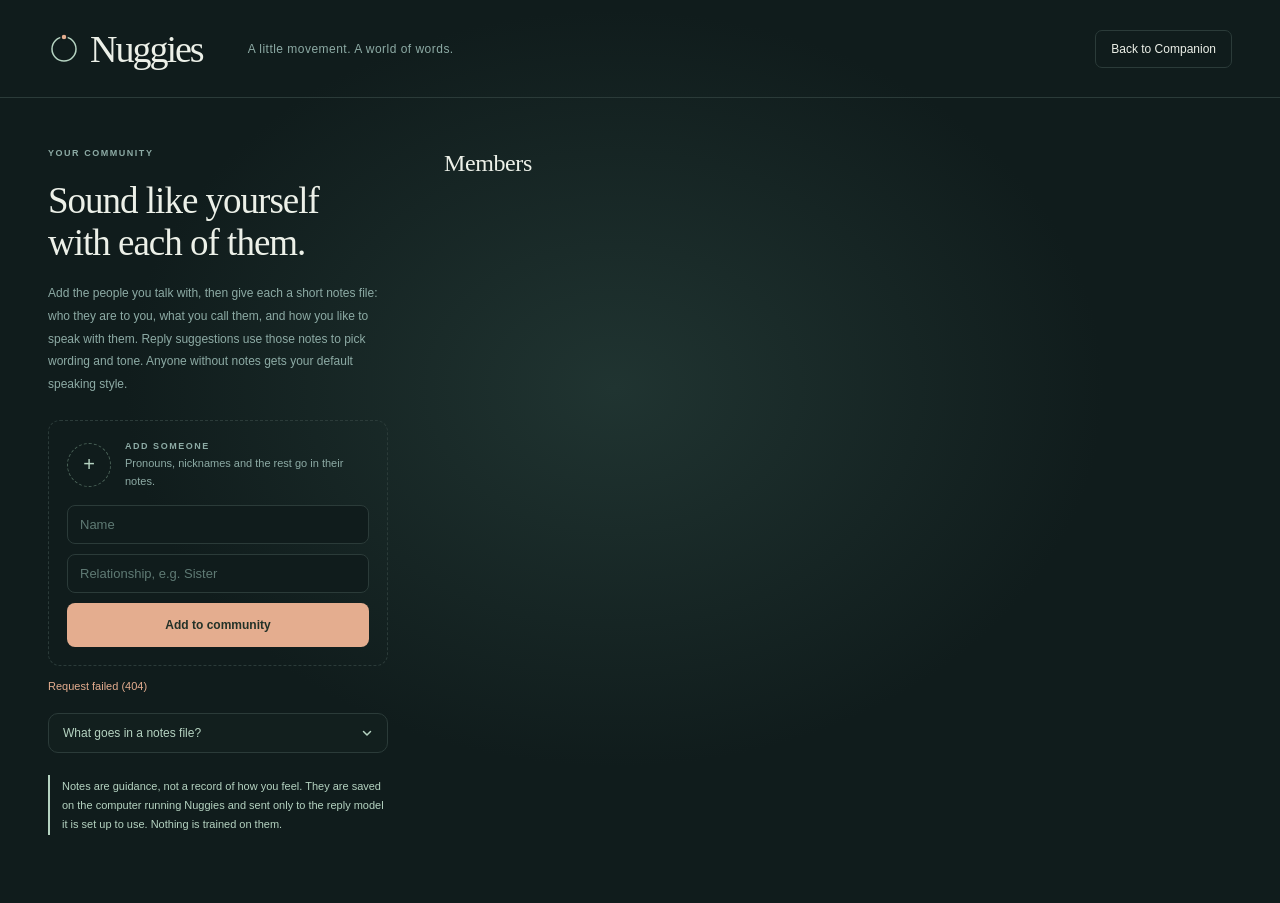
==== frontend/community.html @ a344665d "changed people to community and added text adaptation" ====
<!doctype html>
<html lang="en">
<head>
  <meta charset="utf-8">
  <meta name="viewport" content="width=device-width,initial-scale=1">
  <meta name="theme-color" content="#101c1c">
  <title>Nuggies | Community</title>
  <link rel="icon" href="favicon.svg" type="image/svg+xml">
  <link rel="stylesheet" href="styles.css">
  <link rel="stylesheet" href="community.css">
</head>
<body>
  <header class="topbar">
    <a class="brand" href="/" aria-label="Nuggies companion home"><svg viewBox="0 0 32 32" aria-hidden="true"><circle cx="16" cy="16" r="12"/><circle cx="16" cy="4" r="3"/></svg><span>Nuggies</span></a>
    <span class="top-description">A little movement. A world of words.</span>
    <div class="top-actions"><a class="quiet-button nav-link" href="/">Back to Companion</a></div>
  </header>
  <main class="community">
    <section class="community-intro">
      <div class="eyebrow">YOUR COMMUNITY</div>
      <h1>Sound like yourself<br>with each of them.</h1>
      <p class="intro">Add the people you talk with, then give each a short notes file: who they are to you, what you call them, and how you like to speak with them. Reply suggestions use those notes to pick wording and tone. Anyone without notes gets your default speaking style.</p>
      <form id="add-form" class="member-card add-card">
        <div class="add-head"><span class="add-icon" aria-hidden="true">+</span><div><div class="eyebrow">ADD SOMEONE</div><p class="muted">Pronouns, nicknames and the rest go in their notes.</p></div></div>
        <div class="add-row">
          <input id="add-name" type="text" maxlength="40" placeholder="Name" aria-label="Name" autocomplete="off" required>
          <input id="add-relationship" type="text" maxlength="30" placeholder="Relationship, e.g. Sister" aria-label="Relationship" autocomplete="off">
          <button class="add-button" type="submit">Add to community</button>
        </div>
      </form>
      <div id="page-status" class="page-status" role="status"></div>
      <details class="example-notes">
        <summary><span>What goes in a notes file?</span><svg viewBox="0 0 12 12" aria-hidden="true"><path d="M2.5 4.5 6 8l3.5-3.5"/></svg></summary>
        <p class="example-hint">A plain <code>.txt</code> file, written however you like. Pronouns, nicknames, age group, tone, topics you share, things to avoid. You can also paste a few messages you’ve sent them; replies borrow the style, not the words.</p>
        <blockquote id="example-text">Maya is my younger sister. She uses she/her pronouns. I call her May. We’re close, and I usually speak casually with her. Keep my replies short, warm, and sometimes playful. Light teasing is fine, but avoid overly sentimental wording. We often talk about food and movies.</blockquote>
        <button id="example-download" class="quiet-button" type="button"><svg viewBox="0 0 24 24" aria-hidden="true"><path d="M12 4v11M7 10l5 5 5-5M5 20h14"/></svg>Download as a template</button>
      </details>
      <p class="privacy-note">Notes are guidance, not a record of how you feel. They are saved on the computer running Nuggies and sent only to the reply model it is set up to use. Nothing is trained on them.</p>
    </section>
    <section class="community-main">
      <div class="section-heading"><h2>Members</h2><span id="member-count" class="muted"></span></div>
      <div id="member-list" class="member-grid" aria-live="polite"></div>
    </section>
  </main>
  <template id="member-template">
    <article class="member-card">
      <div class="member-head">
        <div class="avatar"></div>
        <div class="member-title"><div class="member-name"></div></div>
        <span class="member-badge"></span>
        <button class="edit-button" type="button" aria-label="Edit profile" aria-expanded="false"><svg viewBox="0 0 24 24" aria-hidden="true"><path d="M4 20h4L19 9l-4-4L4 16v4zM13.5 6.5l4 4"/></svg></button>
      </div>
      <div class="member-tags"></div>
      <form class="edit-form" hidden>
        <div class="choice" data-field="relationship" data-options="Family|Friend|Partner|Support|Caregiver|Doctor|Lawyer|Coworker">
          <span class="choice-label">Label</span>
          <div class="chips"></div>
          <input type="text" maxlength="30" placeholder="Or type your own" aria-label="Label" autocomplete="off" required>
        </div>
        <div class="choice" data-field="gender" data-options="Not set|Woman|Man|Non-binary">
          <span class="choice-label">Gender</span>
          <div class="chips"></div>
          <input type="text" maxlength="30" placeholder="Or describe" aria-label="Gender" autocomplete="off">
        </div>
        <div class="choice" data-field="pronouns" data-options="Not set|she/her|he/him|they/them|she/they|he/they">
          <span class="choice-label">Pronouns</span>
          <div class="chips"></div>
          <input type="text" maxlength="20" placeholder="Or type your own" aria-label="Pronouns" autocomplete="off">
        </div>
        <div class="choice">
          <span class="choice-label">Colour</span>
          <div class="swatches" role="radiogroup" aria-label="Profile colour"></div>
        </div>
        <p class="edit-hint muted">Gender and pronouns help reply suggestions refer to them correctly.</p>
        <p class="edit-error" role="alert"></p>
        <div class="edit-actions"><button class="add-button save-button" type="submit">Save changes</button><button class="quiet-button edit-cancel" type="button">Cancel</button></div>
      </form>
      <div class="notes-block">
        <div class="notes-saved" hidden>
          <blockquote class="notes-text"></blockquote>
          <button class="text-button notes-more" type="button" hidden>Show all</button>
          <div class="notes-meta muted"></div>
        </div>
        <label class="notes-drop" hidden>
          <svg viewBox="0 0 24 24" aria-hidden="true"><path d="M14 3H7a2 2 0 0 0-2 2v14a2 2 0 0 0 2 2h10a2 2 0 0 0 2-2V8z"/><path d="M14 3v5h5M12 18v-6M9 15l3-3 3 3"/></svg>
          <span><strong>Upload a notes file</strong><span class="drop-hint">A .txt file, or drop it here. Until then, replies use your default style.</span></span>
          <input class="notes-input" type="file" accept=".txt,text/plain" hidden>
        </label>
        <div class="notes-actions" hidden>
          <label class="outline-button replace-button">Replace notes<input class="notes-input" type="file" accept=".txt,text/plain" hidden></label>
          <button class="quiet-button remove-button" type="button">Remove notes</button>
        </div>
      </div>
      <details class="try">
        <summary><span>Preview replies</span><svg viewBox="0 0 12 12" aria-hidden="true"><path d="M2.5 4.5 6 8l3.5-3.5"/></svg></summary>
        <form class="try-form">
          <label class="try-label"></label>
          <div class="text-field"><input class="try-input" type="text" maxlength="280" autocomplete="off"><button type="submit" aria-label="Generate replies"><svg viewBox="0 0 24 24" aria-hidden="true"><path d="M5 12h14M13 6l6 6-6 6"/></svg></button></div>
          <ol class="try-results"></ol>
          <div class="try-caption muted"></div>
        </form>
      </details>
      <div class="card-status" role="status"></div>
    </article>
  </template>
  <script type="module" src="community.js"></script>
</body>
</html>
---- frontend/styles.css ----
@import url("./type.css");
:root{color-scheme:dark;--bg:#101c1c;--panel:#142323;--line:#2b3b39;--text:#ecf0e8;--muted:#8daba5;--accent:#e4ad8f;--green:#b5d3c1;font-family:Inter,ui-sans-serif,-apple-system,BlinkMacSystemFont,"Segoe UI",sans-serif;font-size:14px}
*{box-sizing:border-box}body{margin:0;background:radial-gradient(ellipse at 48% 43%,#203431 0,transparent 52%),var(--bg);color:var(--text);min-height:100vh}button,select,input{font:inherit}button,a,select{touch-action:manipulation}button{cursor:pointer;color:inherit}button:disabled{opacity:.36;cursor:default}button:focus-visible,a:focus-visible,select:focus-visible,summary:focus-visible{outline:2px solid var(--accent);outline-offset:5px}a{color:inherit}button{border:0}button:hover:not(:disabled){filter:brightness(1.16)}.topbar{height:98px;display:flex;align-items:center;gap:45px;padding:0 48px;border-bottom:1px solid var(--line)}.brand{display:flex;align-items:center;gap:10px;text-decoration:none;font-family:Georgia,serif;font-size:38px;letter-spacing:-2px}.brand-dot{color:var(--accent)}.brand svg{width:32px;height:32px;fill:none;stroke:var(--green);stroke-width:1.5}.brand svg circle:last-child{fill:var(--accent);stroke:var(--bg)}.top-description{font-size:12px;color:var(--muted);letter-spacing:.04em}.top-actions{margin-left:auto;display:flex;align-items:center;gap:22px}.status{font-size:11px;letter-spacing:.02em;color:var(--green)}.status:before{content:"";display:inline-block;width:6px;height:6px;background:var(--green);border-radius:50%;margin-right:8px}.status.disconnected{color:var(--accent)}.status.disconnected:before{background:var(--accent)}.quiet-button{padding:11px 15px;border:1px solid var(--line);background:transparent;border-radius:7px;font-size:12px}.quiet-button[aria-pressed=true]{color:var(--accent);border-color:var(--accent)}.workspace{max-width:1550px;margin:0 auto;display:grid;grid-template-columns:250px minmax(400px,1fr) 265px;gap:24px;padding:44px 48px 30px}.eyebrow{font-size:9px;font-weight:600;letter-spacing:.17em;color:var(--muted);line-height:1.6}.context-panel{padding-top:5px}h1{font-family:Georgia,"Times New Roman",serif;font-weight:400;font-size:37px;line-height:1.13;letter-spacing:-1px;margin:20px 0 18px}.intro{color:var(--muted);font-size:12px;line-height:1.9;margin-bottom:35px}.context-card{border:1px solid var(--line);border-radius:10px;padding:20px;background:#15252377}.contact-row{display:flex;align-items:center;gap:12px;margin-top:17px}.avatar{height:40px;width:40px;display:grid;place-items:center;border-radius:50%;background:#344a43;color:var(--green);font-size:11px}.contact-row select{border:0;background:transparent;color:var(--text);font-size:16px;max-width:140px;padding:0 4px 0 0}.contact-row select option{background:var(--bg)}.muted{color:var(--muted);font-size:11px;line-height:1.6}.contact-dot{width:6px;height:6px;background:var(--green);border-radius:50%;margin-left:auto}.context-note{border-top:1px solid var(--line);padding-top:16px;margin-top:20px;font-size:11px;line-height:1.7;color:var(--green)}.context-note span{color:var(--muted);font-size:10px}.input-card{margin:30px 0 24px;padding:0 0 24px;border-bottom:1px solid var(--line)}.source-name{font-size:13px;margin-top:9px}.input-card p{color:var(--muted);font-size:11px;line-height:1.7}.outline-button{background:transparent;border:1px solid var(--line);border-radius:6px;font-size:11px;padding:10px 12px}.outline-button.running{color:var(--accent);border-color:var(--accent)}summary{cursor:pointer;display:flex;justify-content:space-between;color:var(--muted);font-size:11px;list-style:none;padding:5px 0}summary::-webkit-details-marker{display:none}.signal-details canvas{width:100%;height:100px;margin-top:16px;background:#0b1717;border-radius:6px}.trace-legend{display:flex;gap:12px;font-size:9px;margin-bottom:8px}.trace-legend span:first-child{color:var(--green)}.trace-legend span:last-child{color:var(--accent)}#input-error{font-size:11px;color:var(--accent);line-height:1.7}.wheel-heading{display:flex;justify-content:space-between;gap:10px;padding:5px 20px 0}.wheel-heading .muted{font-size:10px}.wheel{width:min(100%,560px);aspect-ratio:1;position:relative;margin:14px auto 0}.orbit{border:1px solid #61786a40;position:absolute;border-radius:50%;pointer-events:none}.orbit-outer{inset:12%}.orbit-inner{inset:22%;border-style:dashed;opacity:.38}.orbit-tick{position:absolute;inset:4%;border-radius:50%;background:repeating-conic-gradient(from 0deg,transparent 0deg 14deg,#6b8c7935 14deg 14.4deg,transparent 14.4deg 15deg);mask:radial-gradient(transparent 68%,#000 69%,#000 70%,transparent 71%);pointer-events:none}.wheel-center{position:absolute;left:50%;top:50%;transform:translate(-50%,-50%);width:44%;height:44%;display:flex;flex-direction:column;align-items:center;justify-content:center;text-align:center;padding:10px;border-radius:50%;background:radial-gradient(#253b32dd,#1a2c29aa);border:1px solid #677d5a36;box-shadow:0 0 70px #6a855015}.wheel-center .eyebrow{font-size:8px;color:#a8bba5}.wheel-center p{font-family:Georgia,serif;font-size:25px;line-height:1.35;font-weight:400;margin:17px 0;color:#f2efe2;overflow-wrap:anywhere;max-height:145px;overflow:auto}.center-footer{font-size:9px;color:#8caa9b}.slot{position:absolute;transform:translate(-50%,-50%);min-width:92px;max-width:115px;padding:14px 16px;border:1px solid #3e5750;border-radius:11px;background:#192c29;color:#c6d6ca;font-size:13px;white-space:nowrap;box-shadow:0 6px 25px #0002;transition:background .15s,border-color .15s,color .15s;display:flex;align-items:center;justify-content:center;gap:6px;min-height:49px}.slot.selected{background:var(--accent);color:#223128;border-color:#f8c8a4;box-shadow:0 0 0 5px #e4ad8f12,0 0 40px #e4ad8f18;font-weight:600}.slot.utility{font-size:11px;background:#152422;color:#a9bdb2;min-width:80px}.slot.utility.selected{background:var(--accent);color:#223128}.slot:disabled{box-shadow:none}.slot-marker{width:4px;height:4px;border-radius:50%;background:currentColor;opacity:.7}.preview{display:flex;flex-direction:column;gap:8px;text-align:center;min-height:58px;padding:0 15px}.preview-label{font-size:8px;letter-spacing:.17em;color:var(--muted)}#preview-text{font-size:12px;color:#c3d3c8;line-height:1.6}.gesture-controls{display:flex;justify-content:center;gap:10px;margin:18px 0 16px}.gesture-controls button{padding:13px 15px;background:#1c302b;border:1px solid #344d41;border-radius:8px;font-size:11px;display:flex;align-items:center;gap:8px;min-height:44px}.gesture-controls .select-button{background:#dce4cb;color:#293b31;border-color:#dce4cb;font-weight:600}.select-button svg{width:17px;height:17px;fill:none;stroke:currentColor;stroke-width:1.4}.keyboard-help{text-align:center;font-size:9px;color:var(--muted);line-height:2}kbd{font-family:inherit;font-size:8px;background:#263932;border:1px solid #395044;border-radius:3px;padding:2px 4px;margin:0 2px}.feedback{font-size:11px;color:var(--accent);min-height:22px;text-align:center;margin-top:12px}.mirror-heading{display:flex;justify-content:space-between;padding:5px 0 22px;gap:5px}.mirror-heading .muted{font-size:9px}.phone{height:345px;width:210px;border:5px solid #40534a;border-radius:31px;margin:0 auto;background:#e6e9db;color:#263e32;position:relative;box-shadow:0 14px 30px #0002;overflow:hidden}.phone-notch{width:70px;height:13px;border-radius:0 0 9px 9px;position:absolute;top:0;left:calc(50% - 35px);background:#40534a}.phone-top{display:flex;justify-content:space-between;align-items:center;padding:31px 17px 0;font-family:Georgia,serif;font-size:19px}.phone-live{font-family:inherit;font-size:7px;color:#698570}.phone-content{padding:43px 19px 0}.phone-kicker{font-size:7px;letter-spacing:.15em;color:#788b78}.phone-content p{font-family:Georgia,serif;font-size:25px;line-height:1.32;margin:17px 0 19px;max-height:150px;overflow:auto;overflow-wrap:anywhere}.phone-contact{font-size:9px;color:#778874}.phone-bottom{display:flex;align-items:center;gap:7px;position:absolute;bottom:28px;left:18px;font-size:8px;color:#6b806c}.tiny-orbit{font-size:24px;color:#7d957d}.phone-home{position:absolute;bottom:9px;width:58px;height:3px;border-radius:2px;background:#a7b2a0;left:calc(50% - 29px)}.hud-card{margin-top:25px;border:1px solid var(--line);border-radius:9px;padding:14px}.hud-card>div:first-child{display:flex;justify-content:space-between;align-items:center}.hud-card a{font-size:9px;color:var(--muted);text-decoration:none}.hud-card canvas{display:block;width:100%;aspect-ratio:2;margin:13px 0 12px;background:#000;border-radius:4px;image-rendering:pixelated}.hud-tools{display:flex;justify-content:space-between;gap:5px;align-items:center}.hud-tools button{background:transparent;padding:0;font-size:8px;color:var(--green)}.hud-tools span{font-size:8px;color:var(--muted)}.history-details{margin-top:23px}.history-details ol{padding:0;list-style:none}.history-details li{font-size:11px;color:var(--muted);padding:11px 0;border-top:1px solid var(--line);line-height:1.6}#history-count{background:#243a31;padding:1px 7px;border-radius:10px;font-size:9px}footer{max-width:1454px;margin:12px auto 0;padding:22px 0;display:flex;gap:30px;border-top:1px solid var(--line);font-size:8px;letter-spacing:.08em;color:#7e978a}footer button{margin-left:auto;background:transparent;color:var(--muted);font-size:9px}dialog{background:var(--panel);color:var(--text);border:1px solid var(--line);border-radius:14px;max-width:400px;padding:26px}dialog::backdrop{background:#0009}dialog p{color:var(--muted);line-height:1.7}dialog input{width:100%;padding:12px;background:var(--bg);border:1px solid var(--line);color:var(--text);border-radius:6px}dialog button{margin-top:15px;padding:12px 20px;background:var(--accent);color:var(--bg);border-radius:6px}#hud-only{position:fixed;inset:0;background:#000;display:flex;flex-direction:column;align-items:center;justify-content:center}#hud-only[hidden]{display:none}#hud-full{width:80vw;max-height:70vh;object-fit:contain;image-rendering:pixelated}#hud-status{color:#999;font-size:12px}.hud-settings{display:flex;flex-wrap:wrap;gap:18px;align-items:center;font-size:12px;color:#aaa}.hud-settings input{vertical-align:middle}.hud-body .topbar,.hud-body #footer{display:none}.hud-body .workspace{display:none}
@media(min-width:1550px){.workspace{padding-top:60px}.wheel{margin-top:25px}.wheel-center p{font-size:28px}}
@media(max-width:1150px){.workspace{grid-template-columns:205px minmax(350px,1fr) 215px;gap:15px;padding:32px 25px}.topbar{padding:0 25px;gap:25px}.top-description{display:none}.wheel-center p{font-size:21px}.slot{min-width:76px;font-size:11px;padding:12px 11px}.slot.utility{min-width:70px}.gesture-controls button{padding:11px 10px;font-size:10px}.phone{width:195px}footer{margin:0 25px}.wheel-heading{padding-left:10px;padding-right:10px}.wheel-heading .muted{display:none}}
@media(max-width:900px){.workspace{grid-template-columns:190px minmax(350px,1fr)}.mirror-panel{grid-column:1/-1;display:grid;grid-template-columns:1fr 1fr;gap:20px;border-top:1px solid var(--line);padding-top:25px}.mirror-heading{grid-column:1/-1;padding-bottom:0}.phone{height:300px}.phone-content{padding-top:28px}.hud-card{margin-top:0;align-self:start}.history-details{grid-column:1/-1}.wheel-center p{font-size:23px}.topbar{height:80px}footer span:nth-child(2){display:none}}
@media(max-width:600px){.topbar{padding:0 18px;height:74px}.brand{font-size:32px}.brand svg{width:25px}.top-actions{gap:12px}.status{font-size:9px}.quiet-button{font-size:10px;padding:9px}.workspace{display:flex;flex-direction:column;padding:23px 15px;gap:15px}.context-panel{display:grid;grid-template-columns:1fr 1fr;gap:12px}.context-panel>h1,.context-panel>.intro,.context-panel>.eyebrow{display:none}.context-card{padding:12px}.contact-row{margin-top:8px;gap:7px}.avatar{width:32px;height:32px}.contact-row select{font-size:13px;max-width:110px}.context-note{display:none}.input-card{margin:0;padding:12px;border:1px solid var(--line);border-radius:10px}.source-name{font-size:11px}.input-card p{font-size:10px;margin:6px 0}.outline-button{font-size:9px;padding:7px}.signal-details{grid-column:1/-1}.wheel-heading{padding-top:14px}.wheel{max-width:460px;margin-top:7px}.slot{min-width:69px;max-width:90px;font-size:10px;padding:10px 8px;min-height:40px}.slot.utility{min-width:65px;font-size:9px}.wheel-center p{font-size:20px;margin:10px 0;max-height:105px}.wheel-center .eyebrow{font-size:6px}.center-footer{font-size:7px}.gesture-controls{gap:7px}.gesture-controls button{padding:12px 10px;font-size:10px}.keyboard-help{font-size:8px}.mirror-panel{display:grid;grid-template-columns:1fr 1fr;gap:14px;padding-top:20px}.phone{width:165px;height:282px}.phone-top{padding-left:12px;padding-right:12px}.phone-content{padding:29px 12px 0}.phone-content p{font-size:22px}.phone-contact{font-size:8px}.hud-card{padding:10px}.hud-card>div:first-child{display:block}.hud-card a{display:block;margin-top:6px}.hud-tools{display:block}.hud-tools span{display:block;margin-top:7px}footer{margin:0 15px;padding:15px 0;font-size:7px;gap:10px}footer button{font-size:8px}.feedback{margin-top:4px}.hud-settings{padding:15px;justify-content:center}}
@media(prefers-reduced-motion:reduce){*{transition:none!important;scroll-behavior:auto!important}}
@media(max-width:600px){.phone-content p{font-size:20px;line-height:1.28;max-height:108px;margin:14px 0 12px}}
.trial-control{display:flex;align-items:center;justify-content:space-between;gap:12px;font-size:10px;color:var(--muted);margin:15px 0 8px}.trial-control select{color:var(--text);background:var(--panel);border:1px solid var(--line);padding:7px;border-radius:5px}

.listen-row{display:grid;grid-template-columns:1fr 1fr;gap:8px;margin-top:14px}
.listen-btn{display:flex;align-items:center;justify-content:center;gap:8px;padding:11px 10px;border-radius:8px;background:#15252377;color:var(--green);font-size:12px;transition:border-color .15s,color .15s,background .15s}
.listen-btn svg{width:15px;height:15px;fill:none;stroke:currentColor;stroke-width:1.5;stroke-linecap:round;stroke-linejoin:round}
.listen-btn:hover:not(:disabled){border-color:#4a6358}
.listen-btn.running{background:#e4ad8f14}
.text-panel{margin-top:10px;padding:14px;border:1px solid var(--line);border-radius:10px;background:#15252377}
.text-panel[hidden]{display:none}
.text-field{display:flex;align-items:center;margin:8px 0 7px;background:var(--bg);border:1px solid var(--line);border-radius:8px;transition:border-color .15s}
.text-field:focus-within{border-color:var(--accent)}
.text-field input{flex:1;min-width:0;padding:11px 12px;background:transparent;border:0;color:var(--text);font-size:13px}
.text-field input::placeholder{color:#5f7a74}
.text-field input:focus{outline:none}
.text-field button{display:grid;place-items:center;width:34px;height:34px;margin-right:4px;border-radius:6px;background:var(--accent);color:#223128}
.text-field button svg{width:16px;height:16px;fill:none;stroke:currentColor;stroke-width:1.8;stroke-linecap:round;stroke-linejoin:round}
.clear-suggestions{display:block;width:100%;margin-top:10px;font-size:11px;color:var(--muted)}
.clear-suggestions[hidden]{display:none}
#heard{display:block;margin-top:6px}

/* Expanded bench view retains the same live connection and trial controls. */
#expand-signal{margin:12px 0}
.signal-details.signal-expanded{position:fixed;inset:18px;z-index:100;background:var(--bg);border:1px solid var(--line);border-radius:12px;padding:24px;overflow:auto;box-shadow:0 0 0 24px #000b;margin:0}
.signal-expanded summary{font-size:22px}
.signal-expanded #trace{display:block;width:100%;height:clamp(240px,58vh,700px);margin:20px 0}
.signal-expanded .trial-control{font-size:16px;justify-content:flex-start}
.signal-expanded .trial-control select{font-size:16px;padding:12px}
.signal-expanded .muted,.signal-expanded .trace-legend{font-size:14px}
body.signal-expanded-open{overflow:hidden}
@media(max-width:600px){.signal-details.signal-expanded{inset:8px;padding:14px}.signal-expanded #trace{height:45vh}}

.guided-test{margin-top:22px;padding:18px;border:1px solid var(--line);border-radius:10px}.guided-test h2{font-size:18px}#guided-cue{font-size:24px;line-height:1.4;color:var(--text)}#guided-progress{font-size:15px;color:var(--green);min-height:24px}

/* Speaking-with picker: a clear pill with a chevron, and a colour per person. */
.contact-row{gap:14px}
.contact-row>div:nth-child(2){flex:1;min-width:0}
.avatar{height:44px;width:44px;flex:none;font-size:12px;font-weight:600;letter-spacing:.06em;color:#14211f;
  background:linear-gradient(135deg,var(--tone-a),var(--tone-b));box-shadow:0 0 0 3px #101c1c,0 0 0 4px var(--tone-a);
  transition:background .25s,box-shadow .25s}
.avatar,[data-tone="0"]{--tone-a:#e4ad8f;--tone-b:#c98a6d}
[data-tone="1"]{--tone-a:#b5d3c1;--tone-b:#86b29c}
[data-tone="2"]{--tone-a:#c9b8e8;--tone-b:#9f8ccf}
[data-tone="3"]{--tone-a:#a9cfe6;--tone-b:#73a6c6}
[data-tone="4"]{--tone-a:#e8d391;--tone-b:#c9ae5f}
[data-tone="5"]{--tone-a:#eeaabb;--tone-b:#cc8095}
.contact-row select{appearance:none;-webkit-appearance:none;width:100%;max-width:none;cursor:pointer;
  font-family:Georgia,"Times New Roman",serif;font-size:19px;letter-spacing:-.2px;color:var(--text);
  padding:5px 30px 5px 10px;margin-left:-10px;border:1px solid transparent;border-radius:8px;
  background:transparent url("data:image/svg+xml,%3Csvg xmlns='http://www.w3.org/2000/svg' width='12' height='12' viewBox='0 0 12 12'%3E%3Cpath d='M2.5 4.5 6 8l3.5-3.5' fill='none' stroke='%238daba5' stroke-width='1.5' stroke-linecap='round' stroke-linejoin='round'/%3E%3C/svg%3E") no-repeat right 10px center;
  transition:border-color .15s,background-color .15s}
.contact-row select:hover{border-color:var(--line);background-color:#1a2c2a}
.contact-row select:focus-visible{outline:none;border-color:var(--accent);background-color:#1a2c2a}
.contact-row select option{font-family:Inter,ui-sans-serif,"Segoe UI",sans-serif;font-size:14px;background:var(--panel);color:var(--text)}
#relationship{padding-left:1px;text-transform:uppercase;letter-spacing:.14em;font-size:9px}
.contact-dot{box-shadow:0 0 0 4px #b5d3c122}
@media(max-width:600px){.avatar{width:34px;height:34px;font-size:10px}.contact-row select{font-size:15px;padding:4px 24px 4px 8px;margin-left:-8px;background-position:right 7px center}}

.wheel-test-controls{margin:18px 0;padding:14px;border:1px solid var(--line);border-radius:10px}.wheel-test-controls p{font-size:12px;line-height:1.5;color:var(--muted)}#wheel-test-status{color:var(--green)}
---- frontend/community.css ----
/* Community page: members and the notes that guide their replies. Shares variables with styles.css. */
.nav-link{text-decoration:none;display:inline-block}
.community{display:grid;grid-template-columns:minmax(260px,340px) minmax(0,1fr);gap:56px;padding:48px;max-width:1280px;margin:0 auto}
.community-intro{align-self:start}
.community-intro .eyebrow{display:block;font-size:9px}
.community-intro .intro{margin-bottom:24px}
.privacy-note{font-size:11px;color:var(--green);border-left:2px solid var(--green);padding:2px 0 2px 12px;margin:22px 0 20px;line-height:1.7}
.page-status,.card-status{font-size:11px;color:var(--accent);line-height:1.6}
.page-status:empty,.card-status:empty{display:none}
.community-intro .page-status{margin:-8px 0 18px}

/* Expanders share one look: a quiet row with a chevron that turns when open. */
.example-notes,.try{border:1px solid var(--line);border-radius:10px;background:#15252355}
.example-notes>summary,.try>summary{padding:12px 14px;font-size:12px;color:var(--green);align-items:center}
.example-notes>summary svg,.try>summary svg{width:12px;height:12px;fill:none;stroke:currentColor;stroke-width:1.5;stroke-linecap:round;stroke-linejoin:round;transition:transform .2s}
details[open]>summary svg{transform:rotate(180deg)}
.example-notes[open]{padding-bottom:14px}
.example-hint{margin:0 14px 12px;font-size:11px;line-height:1.7;color:var(--muted)}
.example-hint code{font-size:11px;color:var(--text)}
.example-notes blockquote,.notes-text{margin:0;font-family:Georgia,"Times New Roman",serif;font-size:14px;line-height:1.65;color:#dfe6dc;white-space:pre-wrap;overflow-wrap:anywhere}
.example-notes blockquote{margin:0 14px 14px;padding:12px 14px;border-left:2px solid var(--accent);background:#0e1919;border-radius:0 8px 8px 0;font-size:13px}
.example-notes .quiet-button{margin-left:14px;display:inline-flex;align-items:center;gap:8px;color:var(--green)}
.quiet-button svg{width:14px;height:14px;fill:none;stroke:currentColor;stroke-width:1.6;stroke-linecap:round;stroke-linejoin:round}

.section-heading{display:flex;align-items:baseline;justify-content:space-between;gap:12px;margin:4px 0 18px}
.section-heading h2{font-family:Georgia,"Times New Roman",serif;font-weight:400;font-size:24px;letter-spacing:-.4px;margin:0}
.member-grid{display:grid;grid-template-columns:repeat(auto-fill,minmax(320px,1fr));gap:18px;align-items:start}
.member-card{border:1px solid var(--line);border-radius:12px;padding:20px;background:#15252377;display:flex;flex-direction:column;gap:16px;min-width:0;transition:border-color .2s,box-shadow .2s,opacity .2s}
.member-card.has-notes{border-color:#3a5149}
.member-card.dragging{border-color:var(--accent);box-shadow:0 0 0 4px #e4ad8f1a}
.member-card.working{opacity:.6;pointer-events:none}
.member-card .eyebrow{display:block;font-size:9px}

.member-head{display:flex;align-items:center;gap:14px}
.member-title{min-width:0;flex:1}
.member-name{font-family:Georgia,"Times New Roman",serif;font-size:19px;letter-spacing:-.2px;overflow-wrap:anywhere}
.member-tags{display:flex;flex-wrap:wrap;gap:6px;margin:-8px 0 0 58px}
.member-tags:empty{display:none}
.tag{padding:3px 9px;border-radius:99px;border:1px solid var(--line);font-size:11px;line-height:1.4;color:#c6d6ca;white-space:nowrap}
.tag.label{border-color:transparent;color:#14211f;font-weight:600;background:linear-gradient(135deg,var(--tone-a),var(--tone-b))}
.member-badge{font-size:10px;letter-spacing:.04em;padding:5px 10px;border-radius:99px;border:1px solid var(--line);color:var(--muted);white-space:nowrap}
.member-badge.active{color:var(--green);border-color:#4a6358;background:#b5d3c112}
.member-badge.active:before{content:"";display:inline-block;width:6px;height:6px;border-radius:50%;background:var(--green);margin-right:7px;vertical-align:1px}

.notes-block{display:flex;flex-direction:column;gap:12px}
.notes-saved{padding:14px 16px;border-radius:10px;background:#0e1919;border-left:2px solid var(--green)}
.notes-saved[hidden],.notes-drop[hidden],.notes-actions[hidden]{display:none}
.notes-meta{margin-top:10px;font-size:10px;letter-spacing:.02em}
.notes-meta:empty{display:none}
.text-button{background:transparent;padding:6px 0 0;font-size:11px;color:var(--accent)}
.notes-drop{display:flex;align-items:center;gap:14px;padding:16px;border:1px dashed #3e5750;border-radius:10px;cursor:pointer;transition:border-color .15s,background .15s}
.notes-drop:hover,.member-card.dragging .notes-drop{border-color:var(--accent);background:#e4ad8f0d}
.notes-drop:focus-within{outline:2px solid var(--accent);outline-offset:3px}
.notes-drop svg{width:26px;height:26px;flex:none;fill:none;stroke:var(--green);stroke-width:1.4;stroke-linecap:round;stroke-linejoin:round}
.notes-drop strong{display:block;font-weight:500;font-size:13px;color:var(--text)}
.drop-hint{display:block;margin-top:3px;font-size:11px;line-height:1.6;color:var(--muted)}
.notes-actions{display:flex;flex-wrap:wrap;gap:10px;align-items:center}
.member-card .outline-button,.member-card .quiet-button{font-size:12px;padding:10px 14px}
.replace-button{cursor:pointer;color:var(--green)}
.replace-button:focus-within{outline:2px solid var(--accent);outline-offset:5px}
.remove-button{color:var(--muted)}

.try-form{padding:0 14px 14px}
.try-label{display:block;font-size:11px;color:var(--muted)}
.try-form .text-field button:disabled{opacity:.36}
.try-results{list-style:none;counter-reset:reply;margin:10px 0 0;padding:0;display:flex;flex-direction:column;gap:8px}
.try-results:empty{display:none}
.try-results li{counter-increment:reply;display:flex;gap:10px;align-items:baseline;padding:10px 12px;border:1px solid var(--line);border-radius:8px;background:#192c29;font-size:13px;line-height:1.5;color:#dbe5dc;overflow-wrap:anywhere;animation:rise .25s ease-out both}
.try-results li:before{content:counter(reply);font-size:9px;color:var(--muted);min-width:8px}
.try-results li:nth-child(2){animation-delay:.04s}.try-results li:nth-child(3){animation-delay:.08s}
.try-results li:nth-child(4){animation-delay:.12s}.try-results li:nth-child(5){animation-delay:.16s}
.try-caption{margin-top:10px;font-size:10px}
.try-caption:empty{display:none}
.try-form.loading .try-caption{color:var(--accent)}
.try-form.loading .try-caption:after{content:"";display:inline-block;width:10px;height:10px;margin-left:8px;vertical-align:-1px;border:1.5px solid currentColor;border-right-color:transparent;border-radius:50%;animation:spin .8s linear infinite}
@keyframes rise{from{opacity:0;transform:translateY(4px)}to{opacity:1;transform:none}}
@keyframes spin{to{transform:rotate(360deg)}}

.add-card{margin-bottom:20px;padding:18px;gap:14px;border-style:dashed;background:transparent}
.add-head{display:flex;align-items:center;gap:14px}
.add-head p{margin:2px 0 0}
.add-icon{width:44px;height:44px;flex:none;display:grid;place-items:center;border-radius:50%;border:1px dashed #4a6358;color:var(--green);font-size:20px;font-weight:300}
.add-row{display:flex;flex-direction:column;gap:10px}
.add-row input{width:100%;min-width:0;background:var(--bg);border:1px solid var(--line);border-radius:8px;color:var(--text);padding:11px 12px;font-size:13px;outline:0;transition:border-color .15s}
.add-row input::placeholder{color:#5f7a74}
.add-row input:focus{border-color:var(--accent)}
.add-button{min-height:44px;padding:11px 16px;border-radius:8px;background:var(--accent);color:#223128;font-size:12px;font-weight:600}

@media(max-width:900px){.community{grid-template-columns:1fr;gap:28px;padding:28px 20px}.community-intro h1{font-size:30px;margin-top:12px}}
@media(max-width:600px){.community{padding:22px 16px}.member-grid{grid-template-columns:1fr}.topbar .quiet-button{min-height:44px;display:inline-flex;align-items:center}.member-card{padding:16px}.community .eyebrow{font-size:11px}.member-badge{padding:4px 8px}}
@media(prefers-reduced-motion:reduce){.try-results li{animation:none}.try-form.loading .try-caption:after{animation:none}}

/* Profile editing: chips for common choices, a box for anything else, colour swatches. */
.edit-button{margin-left:-4px;width:34px;height:34px;flex:none;display:grid;place-items:center;border-radius:8px;background:transparent;color:var(--muted);border:1px solid transparent;transition:color .15s,border-color .15s}
.edit-button:hover,.edit-button[aria-expanded=true]{color:var(--accent);border-color:var(--line)}
.edit-button svg{width:16px;height:16px;fill:none;stroke:currentColor;stroke-width:1.5;stroke-linecap:round;stroke-linejoin:round}
.edit-form{display:flex;flex-direction:column;gap:16px;padding:16px;border-radius:10px;background:#0e1919;border:1px solid var(--line);animation:rise .2s ease-out both}
.edit-form[hidden]{display:none}
.choice{display:flex;flex-direction:column;gap:8px}
.choice-label{font-size:9px;font-weight:600;letter-spacing:.17em;text-transform:uppercase;color:var(--muted)}
.chips{display:flex;flex-wrap:wrap;gap:6px}
.chip{padding:6px 11px;border-radius:99px;border:1px solid var(--line);background:transparent;color:#c6d6ca;font-size:12px;transition:border-color .15s,background .15s,color .15s}
.chip:hover{border-color:#4a6358}
.chip[aria-pressed=true]{background:var(--accent);border-color:var(--accent);color:#223128;font-weight:600}
.choice input{width:100%;min-width:0;background:var(--bg);border:1px solid var(--line);border-radius:8px;color:var(--text);padding:9px 11px;font-size:13px;outline:0;transition:border-color .15s}
.choice input::placeholder{color:#5f7a74}
.choice input:focus{border-color:var(--accent)}
.swatches{display:flex;flex-wrap:wrap;gap:10px}
.swatch{width:30px;height:30px;border-radius:50%;padding:0;background:linear-gradient(135deg,var(--tone-a),var(--tone-b));box-shadow:0 0 0 3px #0e1919,0 0 0 4px transparent;transition:box-shadow .15s}
.swatch.auto{display:grid;place-items:center;font-size:10px;font-weight:700;color:#14211f;opacity:.75}
.swatch[aria-checked=true]{box-shadow:0 0 0 3px #0e1919,0 0 0 5px var(--text);opacity:1}
.edit-hint{margin:0;font-size:11px}
.edit-error{margin:0;font-size:12px;line-height:1.6;color:var(--accent)}
.edit-error:empty{display:none}
.edit-actions{display:flex;gap:10px;flex-wrap:wrap}
.member-card.editing{border-color:#4a6358}
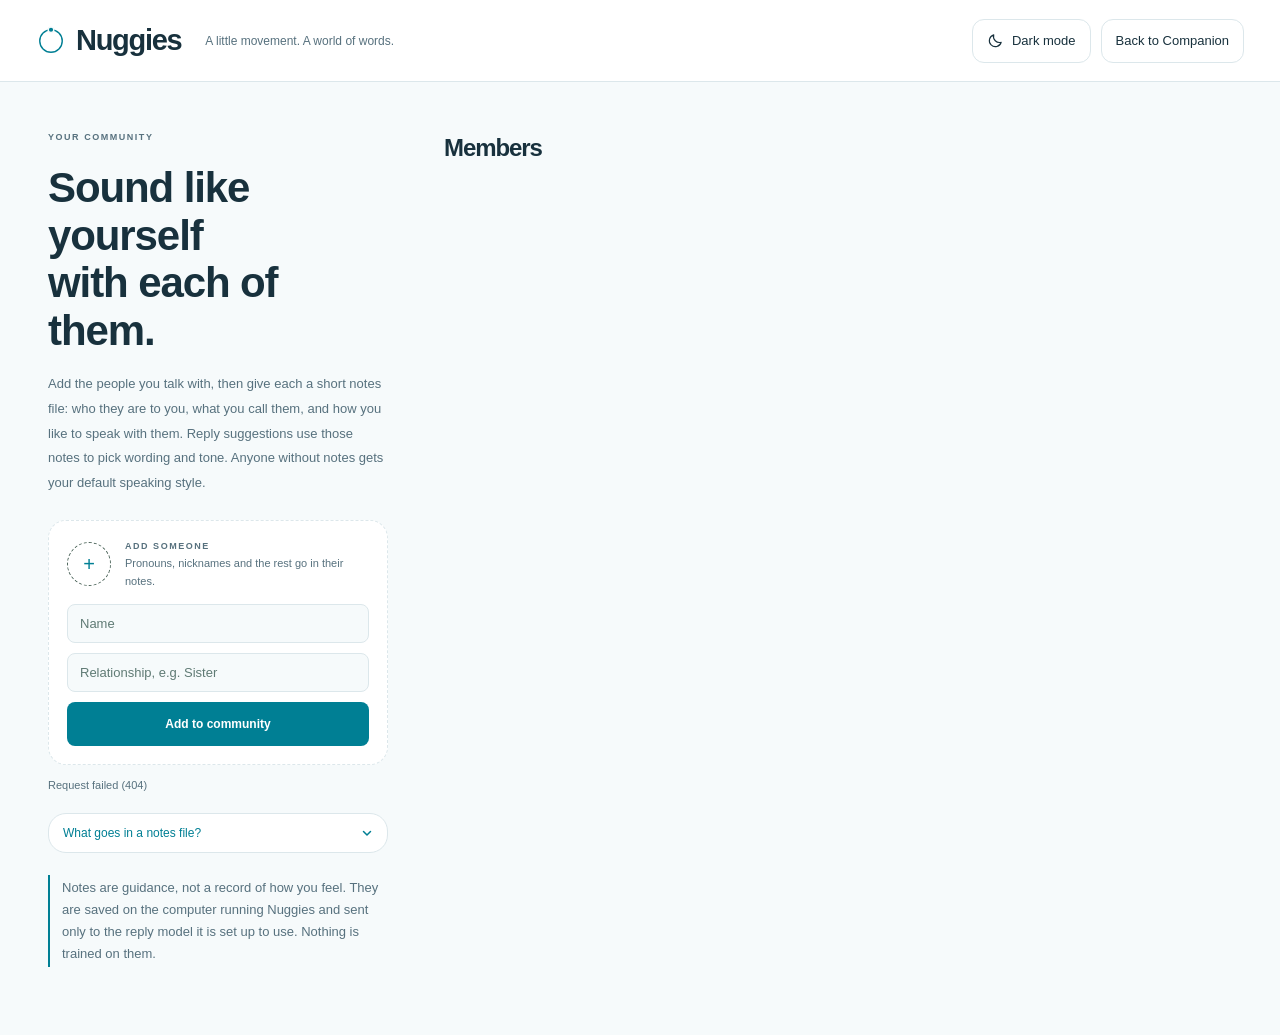
==== commit 44c1fa33: "Redesign companion around the wheel with cyan accents and dark mode" ====
--- a/frontend/community.html
+++ b/frontend/community.html
@@ -3,17 +3,19 @@
 <head>
   <meta charset="utf-8">
   <meta name="viewport" content="width=device-width,initial-scale=1">
-  <meta name="theme-color" content="#101c1c">
+  <meta name="theme-color" content="#f6fafb">
   <title>Nuggies | Community</title>
   <link rel="icon" href="favicon.svg" type="image/svg+xml">
   <link rel="stylesheet" href="styles.css">
   <link rel="stylesheet" href="community.css">
+  <link rel="stylesheet" href="theme.css">
+  <script src="theme.js"></script>
 </head>
 <body>
   <header class="topbar">
     <a class="brand" href="/" aria-label="Nuggies companion home"><svg viewBox="0 0 32 32" aria-hidden="true"><circle cx="16" cy="16" r="12"/><circle cx="16" cy="4" r="3"/></svg><span>Nuggies</span></a>
     <span class="top-description">A little movement. A world of words.</span>
-    <div class="top-actions"><a class="quiet-button nav-link" href="/">Back to Companion</a></div>
+    <div class="top-actions"><button id="theme-toggle" class="quiet-button" type="button" aria-pressed="false" aria-label="Switch to dark mode"><svg viewBox="0 0 24 24" aria-hidden="true"><path d="M20 14.5A8.5 8.5 0 0 1 9.5 4a8.5 8.5 0 1 0 10.5 10.5Z"/></svg><span data-theme-label>Dark mode</span></button><a class="quiet-button nav-link" href="/">Back to Companion</a></div>
   </header>
   <main class="community">
     <section class="community-intro">
--- a/frontend/theme.css
+++ b/frontend/theme.css
@@ -0,0 +1,159 @@
+/* Orbital: quiet surfaces and generous type, with a stationary communication wheel. */
+:root{color-scheme:light;--bg:#f6fafb;--panel:#fff;--surface:#edf5f7;--line:#dce7eb;--text:#18313d;--muted:#57717e;--accent:#007f94;--green:#007f94;--accent-soft:#e0f5f8;--on-accent:#fff;--shadow:0 14px 48px #18313d08}
+:root[data-theme=dark]{color-scheme:dark;--bg:#0c171e;--panel:#13232d;--surface:#1b303b;--line:#2b4351;--text:#e9f5f8;--muted:#a0b8c4;--accent:#5bd8e9;--green:#5bd8e9;--accent-soft:#163943;--on-accent:#082b35;--shadow:0 14px 48px #0002}
+body,.homepage{background:var(--bg);color:var(--text);font-family:ui-sans-serif,-apple-system,BlinkMacSystemFont,"Segoe UI",sans-serif}
+/* Remove the legacy homepage palette so both themes share root tokens. */
+.homepage{--muted:#57717e;--line:#dce7eb}
+:root[data-theme=dark] .homepage{--muted:#a0b8c4;--line:#2b4351}
+[hidden]{display:none!important}
+button,a,input,select,summary{ -webkit-tap-highlight-color:transparent }
+button:hover:not(:disabled){filter:none}
+button:focus-visible,a:focus-visible,input:focus-visible,select:focus-visible,summary:focus-visible{outline:3px solid var(--accent);outline-offset:4px}
+.topbar,.homepage .topbar{height:auto;min-height:82px;padding:18px 36px;gap:24px;background:var(--panel)}
+.brand,.homepage .brand{font-family:inherit;font-size:29px;font-weight:650;letter-spacing:-1.3px;gap:10px}
+.brand svg,.homepage .brand svg{width:30px;height:30px;stroke:var(--accent)}
+.top-description,.homepage .top-description{font-size:12px;letter-spacing:0;color:var(--muted)}
+.top-actions,.homepage .top-actions{gap:10px;flex-wrap:wrap}
+.quiet-button,.homepage .quiet-button,.outline-button,.homepage .outline-button{display:inline-flex;align-items:center;justify-content:center;gap:8px;min-height:44px;padding:10px 14px;background:var(--panel);border:1px solid var(--line);border-radius:12px;color:var(--text);font-size:13px;text-decoration:none;transition:background .16s,border-color .16s}
+.quiet-button:hover,.outline-button:hover{background:var(--surface)}
+#theme-toggle svg{width:17px;height:17px;fill:none;stroke:currentColor;stroke-width:1.6}
+.homepage .workspace{max-width:1440px;grid-template-columns:minmax(0,1fr) 300px;gap:28px;padding:32px 36px;align-items:start}
+.homepage .wheel-panel{grid-column:1;grid-row:1;padding:28px 32px 20px;border-radius:28px;background:var(--panel);box-shadow:var(--shadow);border:1px solid var(--line)}
+.homepage .mobile-tools-toggle{display:none}
+.homepage .context-panel{grid-column:2;grid-row:1;padding:18px 0 0}
+.homepage h1,.homepage h2,.community h1,.community h2{font-family:inherit;font-weight:600;letter-spacing:-1.1px}
+.homepage h1{font-size:32px;margin:10px 0 12px}
+.homepage .intro{font-size:15px;line-height:1.7;margin-bottom:26px}
+.homepage h2{font-size:clamp(27px,2.5vw,36px);line-height:1.15;margin:8px 0 0}
+.homepage .eyebrow{font-size:10px;letter-spacing:.14em}
+.homepage .communication-toolbar{grid-template-columns:1fr;gap:12px;border:0;padding:0}
+.homepage #eog-communication-toggle{justify-self:start;width:auto;max-width:100%;min-height:46px;padding:12px 18px;font-size:14px;background:var(--accent);border-color:var(--accent);color:var(--on-accent);border-radius:14px}
+.homepage #eog-communication-toggle[aria-pressed=true]{background:var(--accent-soft);color:var(--accent);border-color:var(--accent)}
+.homepage #eog-communication-status{font-size:14px;min-height:0}
+.homepage #eog-communication-status:empty{display:none}
+.homepage .preview{margin-top:20px;min-height:84px;padding:16px 20px;background:var(--surface);border:1px solid var(--line);border-radius:18px;gap:4px}
+.homepage .preview-label{font-size:10px;color:var(--muted)}
+.homepage #preview-text{font-size:21px;color:var(--text);font-weight:500}
+.homepage .preview.confirmation-ready{background:var(--accent-soft);border-color:var(--accent)}
+.homepage .wheel-heading{padding-top:18px}
+.homepage .wheel-heading .muted{display:block;color:var(--muted)}
+.homepage .wheel{width:min(100%,560px);margin:0 auto;--slot-radius:38%}
+.homepage .orbit-outer{inset:12%;border:1px solid var(--line);box-shadow:0 0 0 24px color-mix(in srgb,var(--surface) 50%,transparent)}
+.homepage .orbit-inner{border-color:var(--accent);opacity:.16}
+.homepage .orbit-tick{background:repeating-conic-gradient(transparent 0deg 14deg,var(--accent) 14deg 14.4deg,transparent 14.4deg 15deg);opacity:.35}
+.homepage .wheel-center{width:42%;height:42%;border:1px solid var(--line);background:radial-gradient(circle at 35% 25%,var(--panel),var(--accent-soft));box-shadow:0 12px 48px color-mix(in srgb,var(--accent) 9%,transparent)}
+.homepage .wheel-center .eyebrow,.homepage .center-footer{color:var(--muted)}
+.homepage .wheel-center p{font-family:inherit;color:var(--text);font-weight:550;font-size:clamp(22px,2.1vw,30px);letter-spacing:-.6px;line-height:1.25}
+.homepage .slot,.homepage .slot.utility{background:var(--panel);color:var(--text);border:1px solid var(--line);box-shadow:0 5px 18px #18313d06;border-radius:16px;min-width:96px;max-width:130px;font-size:17px;font-weight:550;padding:13px 16px}
+.homepage .slot.utility{color:var(--muted);font-size:15px}
+.homepage .slot.selected,.homepage .slot.utility.selected{background:var(--accent-soft);color:var(--accent);border-color:var(--accent);box-shadow:0 0 0 4px color-mix(in srgb,var(--accent) 9%,transparent)}
+.homepage.communication-active .wheel{--slot-radius:33%}
+.homepage.communication-active .wheel-center{width:30%;height:30%;padding:10px}
+.homepage.communication-active .slot{font-size:22px;min-width:112px;max-width:160px}
+.homepage.communication-active .slot.utility{font-size:19px;min-width:100px}
+.homepage .gesture-controls{margin:10px 0 0;gap:10px;max-width:580px;margin-inline:auto}
+.homepage .gesture-controls button{background:var(--surface);color:var(--text);border-color:var(--line);border-radius:14px;min-height:48px;font-size:13px}
+.homepage .gesture-controls .select-button{background:var(--accent);color:var(--on-accent);border-color:var(--accent)}
+.homepage .keyboard-help{font-size:11px;margin:10px 0 0}
+kbd,#history-count{background:var(--surface);color:var(--muted);border-color:var(--line)}
+.homepage .feedback{margin:8px 0 0;color:var(--accent);font-size:14px}
+.homepage .context-card,.homepage .input-card,.homepage .text-panel,.homepage .wheel-test-controls,.homepage .signal-details,.homepage .hud-card{background:var(--panel);border:1px solid var(--line);border-radius:20px;padding:22px;box-shadow:var(--shadow)}
+.homepage .context-note{color:var(--muted)}
+.homepage .context-note span{font-size:13px}
+.homepage .contact-row select{font-family:inherit;font-size:23px;font-weight:550}
+.contact-row select:hover,.contact-row select:focus-visible{background-color:var(--surface)}
+.avatar,[data-tone="0"]{--tone-a:#7bd5e2;--tone-b:#41b4c7}
+.avatar{box-shadow:0 0 0 3px var(--panel),0 0 0 4px var(--line)}
+.homepage .listen-btn{background:var(--surface);color:var(--accent);padding:10px;font-size:14px}
+.homepage .clear-suggestions{display:block;width:100%;font-size:13px;background:var(--panel);color:var(--muted)}
+.homepage .input-card{margin-top:20px}
+.homepage .source-name{font-size:16px}
+.homepage .text-field input{font-size:15px}
+.text-field button{color:var(--on-accent)}
+input::placeholder{color:var(--muted)}
+.homepage .mirror-panel{grid-column:1/-1;display:grid;grid-template-columns:1fr 1.2fr 1fr;gap:24px;border-top:1px solid var(--line);padding-top:28px}
+.homepage .mirror-heading{grid-column:1/-1;display:flex;align-items:center;padding:0}
+.homepage .phone{width:100%;max-width:350px;height:310px;margin:0;border:1px solid var(--line);border-radius:22px;background:var(--panel);color:var(--text);box-shadow:var(--shadow)}
+.homepage .phone-notch,.homepage .phone-home{display:none}
+.homepage .phone-top{font-family:inherit;font-size:20px;font-weight:600;padding-top:24px}
+.homepage .phone-content{padding-top:22px}
+.homepage .phone-content p{font-family:inherit;font-size:27px;letter-spacing:-.6px;max-height:125px;margin:14px 0}
+.phone-live,.phone-kicker,.phone-contact,.phone-bottom,.tiny-orbit{color:var(--muted)}
+.homepage .hud-card,.homepage .history-details{margin-top:0;align-self:start}
+.homepage .history-details{grid-column:auto}
+.homepage .tools-panel{grid-template-columns:1fr 1.4fr;margin-top:0;padding-top:28px}
+.homepage .tools-heading h2{font-size:28px}
+.homepage .signal-details canvas{background:#0b1717}
+.homepage footer{max-width:1368px;margin:0 auto;padding:24px 0;color:var(--muted)}
+/* State colours keep their meaning; the cue is an outline, not a moving target. */
+body[data-eog-cue=selected]{--cue:var(--accent)}
+body[data-eog-cue]::after{box-shadow:inset 0 0 0 8px var(--cue)}
+body[data-eog-cue] .wheel-panel{border:1px solid var(--cue);background:var(--panel)}
+body[data-eog-cue] .wheel-center{background:color-mix(in srgb,var(--cue) 12%,var(--panel));border:3px solid var(--cue);box-shadow:0 0 36px color-mix(in srgb,var(--cue) 12%,transparent)}
+body[data-eog-cue=confirm]::after,body[data-eog-cue=confirm] .wheel-center{animation:none}
+.eog-cue-legend [data-cue=selected]{--dot:var(--accent)}
+/* Community shares the palette and type, preserving its editing behaviour. */
+.community h1{font-size:42px}
+.community :is(.member-card,.example-notes,.notes-editor,.notes-area,.default-style-card){background:var(--panel);border-color:var(--line);border-radius:18px}
+.community :is(input,textarea){background:var(--bg);color:var(--text);border-color:var(--line)}
+.community :is(.add-button,.save-notes){background:var(--accent);color:var(--on-accent)}
+.community :is(.example-hint,.privacy-note,.member-meta,.notes-hint,.page-status){color:var(--muted)}
+.community blockquote{background:var(--surface);color:var(--text);border-color:var(--accent)}
+.homepage.wheel-focus-open .wheel-panel{background:var(--bg)}
+.homepage.wheel-focus-open .wheel{width:min(100%,max(260px,calc(100dvh - 350px)))}
+.homepage.hud-body{background:#000}
+@media(max-width:1100px){
+ .homepage .workspace{grid-template-columns:minmax(0,1fr) 280px;padding:24px;gap:22px}
+ .homepage .wheel-panel{padding:24px 20px 18px}.top-description{display:none}
+ .homepage .wheel-center p{font-size:24px}
+ .homepage .mirror-panel{grid-template-columns:1fr 1fr}.homepage .history-details{grid-column:1/-1}
+ .homepage footer{margin:0 24px}
+}
+@media(max-width:760px){
+ .topbar,.homepage .topbar{padding:16px 20px;gap:12px;flex-wrap:wrap}
+ .top-actions,.homepage .top-actions{margin:0;width:100%;gap:8px}
+ .top-actions .status{margin-right:auto}
+ .homepage .workspace{display:flex;padding:16px;gap:22px}
+ .homepage .wheel-panel{padding:22px 16px 16px;border-radius:24px}
+ .homepage .communication-toolbar>div:first-child{display:block}
+ .homepage .communication-toolbar h2{font-size:27px}
+ .homepage .mobile-tools-toggle{display:block}
+ .homepage .context-panel,.homepage .mirror-panel{display:contents}
+ .homepage .wheel{max-width:500px}
+ .homepage .wheel-center p{font-size:23px}
+ .homepage .gesture-controls{position:static;margin:12px 0 0;padding:0;background:transparent;border:0}
+ .homepage .slot,.homepage .slot.utility{min-width:76px;max-width:100px;font-size:14px;padding:10px}
+ .homepage.communication-active .slot{font-size:18px;min-width:86px;max-width:118px}
+ .homepage.communication-active .slot.utility{font-size:16px;min-width:80px}
+ .homepage .tools-panel{grid-template-columns:1fr}
+ .homepage .phone{max-width:none}
+ .homepage footer{margin:0 16px}
+}
+@media(max-width:420px){
+ .topbar,.homepage .topbar{padding:14px 16px}.homepage .workspace{padding:10px}
+ .top-actions,.homepage .top-actions{gap:6px}.quiet-button,.homepage .quiet-button{font-size:12px;padding:9px 10px}
+ .homepage .top-actions #connection{order:5;font-size:11px}
+ .homepage #theme-toggle{margin-left:auto}
+ .homepage #theme-toggle [data-theme-label]{display:none}
+ .homepage .top-actions{justify-content:flex-start}
+ .homepage .top-actions .status{margin-right:0}
+ .homepage .wheel-panel{padding:20px 10px 12px}
+ .homepage .communication-toolbar{padding:0 4px}.homepage .communication-toolbar h2{font-size:25px}
+ .homepage .communication-toolbar .eyebrow{font-size:8px}
+ .homepage #eog-communication-toggle{font-size:13px;padding:10px 12px}
+ .homepage .wheel-heading{padding-inline:4px}.homepage .wheel-heading .muted{font-size:10px}
+ .homepage .wheel-center{width:42%;height:42%;padding:10px}.homepage .wheel-center p{font-size:18px}
+ .homepage .wheel-center .eyebrow{font-size:8px}.homepage .center-footer{font-size:10px}
+ .homepage .slot,.homepage .slot.utility{min-width:64px;max-width:80px;font-size:12px;padding:9px 6px;min-height:44px}
+ .homepage.communication-active .slot{font-size:16px;min-width:76px;max-width:94px;padding:10px 6px}
+ .homepage.communication-active .slot.utility{font-size:14px;min-width:70px}
+ .homepage .gesture-controls button{font-size:11px;padding:10px 4px}.homepage #preview-text{font-size:18px}
+ .homepage .wheel-center .eyebrow{letter-spacing:.04em}
+}
+@media(prefers-reduced-motion:reduce){*,*::before,*::after{animation:none!important;transition:none!important;scroll-behavior:auto!important}}
+
+.community :is(.notes-saved,.edit-form,.try,.try-results li){background:var(--surface);border-color:var(--line)}
+.community :is(.notes-text,.tag,.chip,.try-results li){color:var(--text)}
+.community .chip[aria-pressed=true]{color:var(--on-accent)}
+.community :is(.member-name,.notes-text){font-family:inherit}
+.community :is(.intro,.privacy-note,.example-hint,.notes-meta,.drop-hint,.card-status,.choice-label){font-size:13px}
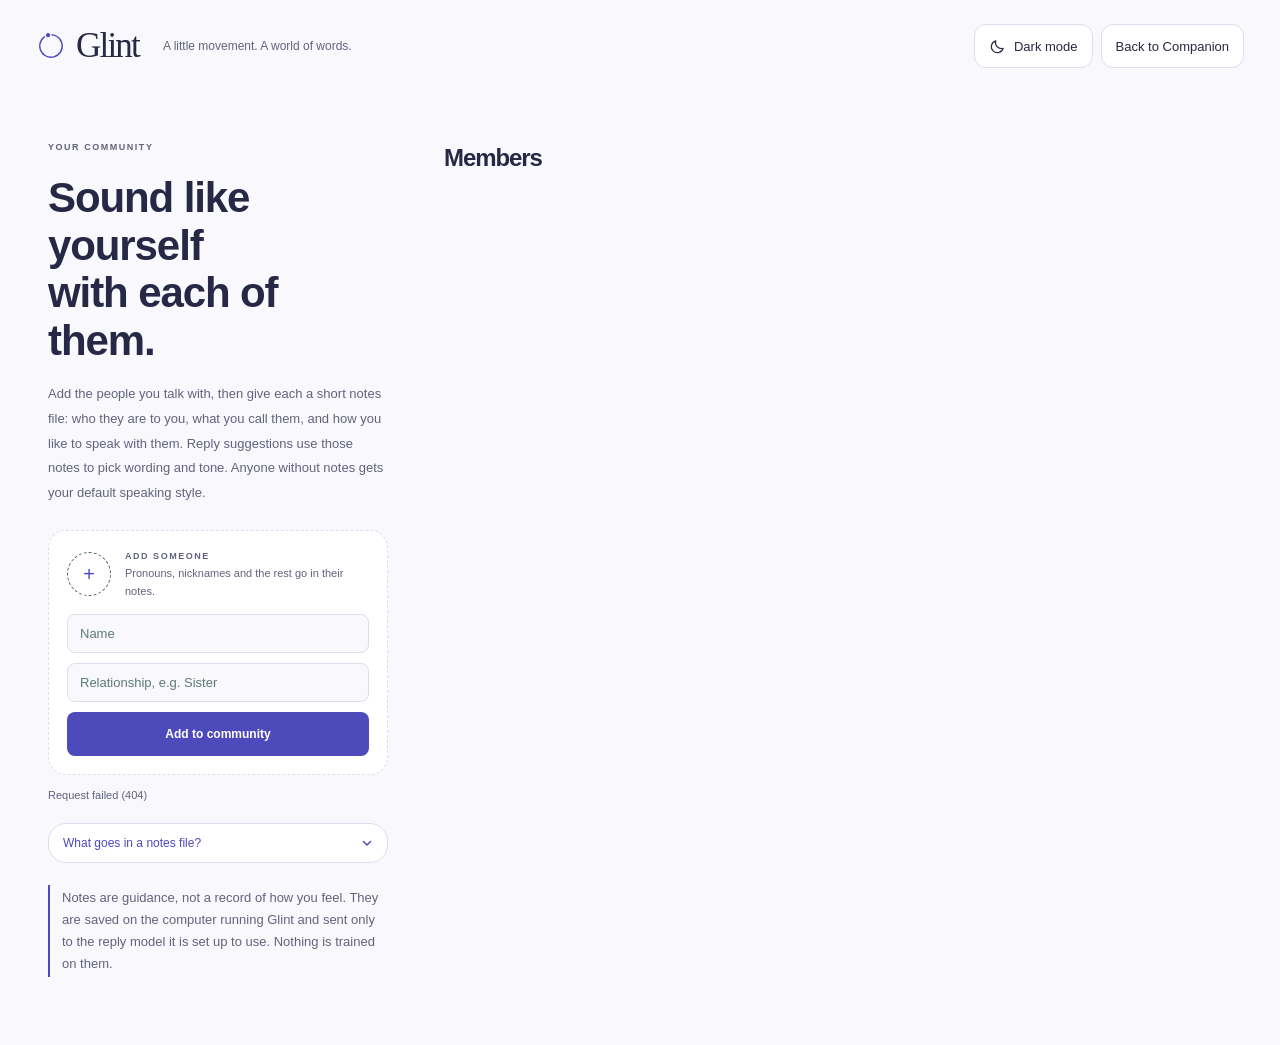
==== commit 16436510: "Introduce Glint workspace with centered wheel and prominent selection cues" ====
--- a/frontend/community.html
+++ b/frontend/community.html
@@ -3,8 +3,8 @@
 <head>
   <meta charset="utf-8">
   <meta name="viewport" content="width=device-width,initial-scale=1">
-  <meta name="theme-color" content="#f6fafb">
-  <title>Nuggies | Community</title>
+  <meta name="theme-color" content="#f9f8fc">
+  <title>Glint | Community</title>
   <link rel="icon" href="favicon.svg" type="image/svg+xml">
   <link rel="stylesheet" href="styles.css">
   <link rel="stylesheet" href="community.css">
@@ -13,7 +13,7 @@
 </head>
 <body>
   <header class="topbar">
-    <a class="brand" href="/" aria-label="Nuggies companion home"><svg viewBox="0 0 32 32" aria-hidden="true"><circle cx="16" cy="16" r="12"/><circle cx="16" cy="4" r="3"/></svg><span>Nuggies</span></a>
+    <a class="brand" href="/" aria-label="Glint companion home"><svg viewBox="0 0 32 32" aria-hidden="true"><circle cx="16" cy="16" r="12"/><circle cx="16" cy="4" r="3"/></svg><span>Glint</span></a>
     <span class="top-description">A little movement. A world of words.</span>
     <div class="top-actions"><button id="theme-toggle" class="quiet-button" type="button" aria-pressed="false" aria-label="Switch to dark mode"><svg viewBox="0 0 24 24" aria-hidden="true"><path d="M20 14.5A8.5 8.5 0 0 1 9.5 4a8.5 8.5 0 1 0 10.5 10.5Z"/></svg><span data-theme-label>Dark mode</span></button><a class="quiet-button nav-link" href="/">Back to Companion</a></div>
   </header>
@@ -37,7 +37,7 @@
         <blockquote id="example-text">Maya is my younger sister. She uses she/her pronouns. I call her May. We’re close, and I usually speak casually with her. Keep my replies short, warm, and sometimes playful. Light teasing is fine, but avoid overly sentimental wording. We often talk about food and movies.</blockquote>
         <button id="example-download" class="quiet-button" type="button"><svg viewBox="0 0 24 24" aria-hidden="true"><path d="M12 4v11M7 10l5 5 5-5M5 20h14"/></svg>Download as a template</button>
       </details>
-      <p class="privacy-note">Notes are guidance, not a record of how you feel. They are saved on the computer running Nuggies and sent only to the reply model it is set up to use. Nothing is trained on them.</p>
+      <p class="privacy-note">Notes are guidance, not a record of how you feel. They are saved on the computer running Glint and sent only to the reply model it is set up to use. Nothing is trained on them.</p>
     </section>
     <section class="community-main">
       <div class="section-heading"><h2>Members</h2><span id="member-count" class="muted"></span></div>
--- a/frontend/theme.css
+++ b/frontend/theme.css
@@ -1,10 +1,10 @@
-/* Orbital: quiet surfaces and generous type, with a stationary communication wheel. */
-:root{color-scheme:light;--bg:#f6fafb;--panel:#fff;--surface:#edf5f7;--line:#dce7eb;--text:#18313d;--muted:#57717e;--accent:#007f94;--green:#007f94;--accent-soft:#e0f5f8;--on-accent:#fff;--shadow:0 14px 48px #18313d08}
-:root[data-theme=dark]{color-scheme:dark;--bg:#0c171e;--panel:#13232d;--surface:#1b303b;--line:#2b4351;--text:#e9f5f8;--muted:#a0b8c4;--accent:#5bd8e9;--green:#5bd8e9;--accent-soft:#163943;--on-accent:#082b35;--shadow:0 14px 48px #0002}
+/* Glint: warm paper, botanical forms and a stationary communication wheel. */
+:root{color-scheme:light;--bg:#f9f8fc;--panel:#fff;--surface:#eeedf7;--line:#dfddec;--text:#272845;--muted:#62637d;--accent:#4d4abb;--green:#4d4abb;--accent-soft:#eae7fa;--on-accent:#fff;--shadow:0 14px 48px #18313d08}
+:root[data-theme=dark]{color-scheme:dark;--bg:#13162e;--panel:#1c203b;--surface:#292e4e;--line:#3e4465;--text:#f4f1fc;--muted:#b9bedb;--accent:#b8b3ff;--green:#b8b3ff;--accent-soft:#303354;--on-accent:#202340;--shadow:0 14px 48px #0002}
 body,.homepage{background:var(--bg);color:var(--text);font-family:ui-sans-serif,-apple-system,BlinkMacSystemFont,"Segoe UI",sans-serif}
 /* Remove the legacy homepage palette so both themes share root tokens. */
-.homepage{--muted:#57717e;--line:#dce7eb}
-:root[data-theme=dark] .homepage{--muted:#a0b8c4;--line:#2b4351}
+.homepage{--muted:#62637d;--line:#dfddec}
+:root[data-theme=dark] .homepage{--muted:#b9bedb;--line:#3e4465}
 [hidden]{display:none!important}
 button,a,input,select,summary{ -webkit-tap-highlight-color:transparent }
 button:hover:not(:disabled){filter:none}
@@ -157,3 +157,153 @@
 .community .chip[aria-pressed=true]{color:var(--on-accent)}
 .community :is(.member-name,.notes-text){font-family:inherit}
 .community :is(.intro,.privacy-note,.example-hint,.notes-meta,.drop-hint,.card-status,.choice-label){font-size:13px}
+
+/* Editorial shell: expressive at the edges, calm where choices are made. */
+.topbar,.homepage .topbar{background:var(--bg);border:0;max-width:1440px;margin:auto;padding-top:24px;padding-bottom:24px}
+.brand,.homepage .brand{font-family:Georgia,"Times New Roman",serif;font-size:35px;font-weight:400;letter-spacing:-1.8px}
+.brand svg{transform:rotate(-15deg)}
+.workspace-nav{display:flex;gap:6px;margin-left:22px}
+.workspace-nav button{background:transparent;border-radius:24px;min-height:44px;padding:10px 17px;color:var(--muted);font-size:14px;border:1px solid transparent}
+.workspace-nav button[aria-current=page]{background:var(--accent-soft);border-color:var(--line);color:var(--text)}
+.top-actions,.homepage .top-actions{gap:8px}
+.homepage .top-actions .quiet-button{background:transparent;border-radius:24px}
+.homepage .workspace{padding-top:4px;row-gap:30px}
+.homepage .welcome{grid-column:1/-1;grid-row:1;display:flex;align-items:center;justify-content:space-between;position:relative;padding:24px 0 28px;border-bottom:1px solid var(--line);min-width:0}
+.homepage .welcome h1,.page-intro h1{font-family:Georgia,"Times New Roman",serif;font-weight:400;font-size:clamp(44px,5.1vw,76px);letter-spacing:-3px;line-height:1.02;margin:18px 0 20px}
+.welcome em,.page-intro em{color:var(--accent);font-weight:400}
+.homepage .welcome p,.page-intro p{font-size:16px;line-height:1.7;color:var(--muted);margin:0}
+.welcome-flower{width:200px;height:200px;flex:none;color:var(--accent);margin:0 15% 20px 24px;transform:rotate(12deg);background:var(--accent-soft);border-radius:48% 52% 65% 35% / 45% 55% 45% 55%;padding:10px}
+.welcome-note{font-family:Georgia,serif;font-style:italic;font-size:16px;color:var(--muted);position:absolute;right:12%;bottom:28px;transform:rotate(-4deg)}
+.homepage .wheel-panel{grid-row:2;background:transparent;border-color:transparent;box-shadow:none;padding:18px 28px 20px}
+.homepage .context-panel{grid-row:2;padding-top:24px}
+.homepage .context-panel h2{font-family:Georgia,serif;font-size:31px;font-weight:400;letter-spacing:-.9px;margin:8px 0 12px}
+.homepage .communication-toolbar h2{font-family:Georgia,serif;font-size:32px;font-weight:400;letter-spacing:-1px}
+.homepage .context-card{background:color-mix(in srgb,#ddd4ec 22%,var(--panel));border:0;box-shadow:none;border-radius:22px}
+.homepage .input-card{background:transparent;box-shadow:none;border:0;border-top:1px solid var(--line);border-radius:0;padding:20px 0}
+.homepage .preview{background:var(--accent-soft);border:0;border-radius:18px 18px 18px 4px}
+.homepage .wheel-center{background:var(--panel);box-shadow:0 10px 40px color-mix(in srgb,var(--accent) 7%,transparent)}
+.homepage .wheel-center p{font-family:Georgia,serif;font-weight:400;letter-spacing:-.7px}
+.homepage .orbit-outer{box-shadow:0 0 0 22px var(--accent-soft)}
+.homepage .slot,.homepage .slot.utility{border-radius:30px;background:var(--panel);box-shadow:none;font-weight:500}
+.homepage .slot.selected,.homepage .slot.utility.selected{background:var(--accent);color:var(--on-accent);box-shadow:0 0 0 5px var(--accent-soft)}
+.homepage #eog-communication-toggle,.homepage .gesture-controls button{border-radius:28px}
+.homepage .mirror-panel{padding-top:30px}
+.homepage .phone,.homepage .hud-card,.homepage .signal-details,.homepage .wheel-test-controls{box-shadow:none}
+.avatar,[data-tone="0"]{--tone-a:#dad6fa;--tone-b:#b4b2ec}
+.project-view{max-width:1440px;margin:auto;padding:28px 36px 56px;color:var(--text)}
+.page-intro{max-width:780px;margin-bottom:40px}
+.project-note{display:flex;align-items:center;gap:24px;padding:24px 28px;background:var(--accent-soft);border-radius:24px;margin-bottom:36px;max-width:820px}
+.project-note strong{font-family:Georgia,serif;font-size:26px;font-weight:400}
+.project-note p{font-size:15px;line-height:1.7;margin:6px 0 0;color:var(--muted)}
+.note-flower{font-size:64px;line-height:1;flex:none;color:var(--accent)}
+.build-board{display:grid;grid-template-columns:repeat(3,minmax(0,1fr));gap:28px}
+.board-column{min-width:0}
+.board-label{display:flex;justify-content:space-between;align-items:center;border-bottom:1px solid var(--line);padding-bottom:14px;color:var(--muted);font-size:12px}
+.board-dot{width:9px;height:9px;background:var(--accent);border-radius:50%}
+.board-column h2{font-family:Georgia,serif;font-weight:400;font-size:29px;letter-spacing:-.8px;margin:24px 0}
+.build-card{padding:25px;border:1px solid var(--line);border-radius:18px;margin-bottom:18px;background:var(--panel)}
+.board-column:nth-child(2) .build-card{background:color-mix(in srgb,#ddd4ec 25%,var(--panel))}
+.board-column:nth-child(3) .build-card{background:color-mix(in srgb,#edd8b6 25%,var(--panel))}
+.task-tag{font-size:11px;letter-spacing:.04em;color:var(--muted);border:1px solid var(--line);border-radius:30px;padding:5px 10px;display:inline-block}
+.build-card h3{font-size:20px;font-weight:500;letter-spacing:-.5px;line-height:1.3;margin:18px 0 10px}
+.build-card p{font-size:15px;line-height:1.75;color:var(--muted);margin:0}
+.board-footnote{font-size:13px;line-height:1.7;color:var(--muted);margin:30px 0 0}
+.team-grid{display:grid;grid-template-columns:repeat(3,minmax(0,1fr));gap:24px}
+.team-card{padding:32px;border:1px solid var(--line);border-radius:100px 100px 20px 20px;background:var(--accent-soft);text-align:center;min-width:0}
+.team-card:nth-child(2){background:color-mix(in srgb,#ddd4ec 40%,var(--panel))}.team-card:nth-child(3){background:color-mix(in srgb,#edd8b6 40%,var(--panel))}
+.team-monogram{display:grid;place-items:center;margin:10px auto 32px;width:104px;height:104px;border:1px solid var(--accent);border-radius:50%;font-family:Georgia,serif;font-size:36px;font-style:italic;color:var(--accent)}
+.team-card h2{font-family:Georgia,serif;font-weight:400;font-size:30px;line-height:1.2;letter-spacing:-1px;margin:14px 0}
+.team-card p{font-size:14px;line-height:1.7;color:var(--muted);max-width:25ch;margin:auto}
+.people-link{display:inline-block;margin-top:20px;color:var(--accent);font-size:14px;line-height:1.7}
+.homepage.hud-body :is(.welcome,.workspace-nav,.project-view){display:none}
+@media(max-width:1200px){.topbar,.homepage .topbar{gap:12px}.workspace-nav{margin-left:0}.workspace-nav button{padding:10px 12px}.top-actions #theme-toggle [data-theme-label]{display:none}.welcome-flower{margin-right:8%}.welcome-note{right:5%}}
+@media(max-width:900px){.topbar,.homepage .topbar{flex-wrap:wrap}.workspace-nav{order:3;width:100%;justify-content:center;border-top:1px solid var(--line);padding-top:12px}.top-actions,.homepage .top-actions{width:auto;margin-left:auto}.homepage .welcome-flower{width:150px;height:150px;margin-right:4%}.welcome-note{display:none}.homepage .welcome h1{font-size:57px}.build-board{gap:16px}.build-card{padding:20px}.team-grid{gap:16px}.team-card{padding:24px 14px}.team-card h2{font-size:25px}}
+@media(max-width:760px){
+ .homepage .welcome{order:-1;min-height:0;padding:22px 8px 28px;width:100%}
+ .homepage .welcome h1{font-size:50px;letter-spacing:-2px;margin-top:14px}
+ .homepage .welcome p{font-size:14px;max-width:29ch}.homepage .welcome p br{display:none}
+ .homepage .welcome .eyebrow{font-size:8px}
+ .homepage .welcome-flower{width:110px;height:110px;margin:0 4px 30px 10px}
+ .homepage .wheel-panel{padding:14px 10px 16px;border-radius:20px}
+ .homepage .communication-toolbar h2{font-size:28px}
+ .project-view{padding:24px 20px 40px}.page-intro h1{font-size:52px;letter-spacing:-2px}.page-intro p br{display:none}
+ .build-board{grid-template-columns:1fr}.board-column h2{margin:20px 0}.project-note{padding:20px;gap:16px}.note-flower{font-size:44px}
+ .team-grid{grid-template-columns:1fr}.team-card{border-radius:24px;padding:28px}.team-monogram{margin:0 auto 24px}
+}
+@media(max-width:420px){
+ .topbar,.homepage .topbar{padding:18px 16px 12px}.brand,.homepage .brand{font-size:32px}
+ .top-actions,.homepage .top-actions{gap:5px}.homepage #theme-toggle{margin-left:0}
+ .homepage .top-actions #connection{display:none}.homepage .top-actions #audio-toggle{font-size:11px;padding:9px}
+ .homepage .top-actions a{font-size:11px;padding:9px}.homepage #theme-toggle{min-width:38px;padding:9px}
+ .workspace-nav button{flex:1;font-size:13px;padding:9px 12px}.homepage .welcome{align-items:flex-start;padding-top:16px}
+ .homepage .welcome h1{font-size:43px}.homepage .welcome-flower{width:76px;height:76px;margin-top:38px;padding:4px}
+ .homepage .welcome p{font-size:13px}.homepage .welcome .eyebrow{font-size:7px;letter-spacing:.12em}
+ .homepage .communication-toolbar h2{font-size:26px}.homepage .wheel-center p{font-size:19px}
+ .page-intro h1{font-size:44px}.page-intro p{font-size:15px}
+}
+/* Once eye control starts, give the interaction the full attention of the page. */
+.homepage.communication-active .welcome{display:none}
+.project-view h1[tabindex="-1"]:focus{outline:none}
+@media(max-width:760px){.homepage .context-panel>h2{display:none}}
+
+/* Rheostat-inspired ink, gentle reveals and chapter transitions. */
+body.homepage{background:radial-gradient(ellipse at 82% 12%,color-mix(in srgb,var(--accent-soft) 50%,transparent),transparent 38%),var(--bg)}
+:root[data-theme=dark] .homepage :is(.context-card,.board-column:nth-child(2) .build-card,.team-card:nth-child(2)){background:#2b2c4a}
+:root[data-theme=dark] .homepage :is(.board-column:nth-child(3) .build-card,.team-card:nth-child(3)){background:#333047}
+.team-grid{grid-template-columns:repeat(4,minmax(0,1fr))}
+.team-card{padding:28px 18px}.team-card h2{font-size:27px}
+.team-card:nth-child(4){background:color-mix(in srgb,#cddff0 40%,var(--panel))}
+:root[data-theme=dark] .homepage .team-card:nth-child(4){background:#25364c}
+#companion,#project-view,#team-view{view-transition-name:workspace}
+::view-transition-old(workspace){animation:chapter-out .2s ease both}
+::view-transition-new(workspace){animation:chapter-in .5s cubic-bezier(.22,1,.36,1) both}
+@keyframes chapter-out{to{opacity:0;transform:translateY(-10px)}}
+@keyframes chapter-in{from{opacity:0;transform:translateY(18px)}to{opacity:1;transform:none}}
+@keyframes welcome-in{from{opacity:0;transform:translateY(20px)}to{opacity:1;transform:none}}
+@keyframes ink-in{from{stroke-dashoffset:500}to{stroke-dashoffset:0}}
+@media(prefers-reduced-motion:no-preference){
+ .welcome>div{animation:welcome-in .9s cubic-bezier(.22,1,.36,1) both}
+ .welcome-flower ellipse,.welcome-flower circle{stroke-dasharray:500;animation:ink-in 1.8s cubic-bezier(.22,1,.36,1) both}
+ .build-card,.team-card{transition:transform .4s cubic-bezier(.22,1,.36,1),box-shadow .4s}
+ .build-card:hover,.team-card:hover{transform:translateY(-4px);box-shadow:0 18px 35px color-mix(in srgb,var(--accent) 8%,transparent)}
+ .team-monogram{transition:transform .6s cubic-bezier(.22,1,.36,1)}
+ .team-card:hover .team-monogram{transform:rotate(-8deg)}
+ .workspace-nav button{transition:background .25s,color .25s,border-color .25s}
+}
+@media(max-width:1100px){.team-grid{grid-template-columns:repeat(2,minmax(0,1fr))}}
+@media(max-width:600px){.team-grid{grid-template-columns:1fr}}
+@media(prefers-reduced-motion:reduce){::view-transition-old(workspace),::view-transition-new(workspace){animation:none!important}}
+
+/* One centered workspace: conversation controls follow the full-width wheel. */
+.homepage .workspace{grid-template-columns:minmax(0,1fr)}
+.homepage .welcome{padding:8px 20px;min-height:110px}
+.homepage .welcome h1{font-size:clamp(40px,5vw,64px);margin:12px 0}
+.homepage .welcome-flower{width:90px;height:90px;margin:0 16px}
+.homepage .wheel-panel{grid-column:1/-1;grid-row:2;width:100%;box-sizing:border-box;text-align:center}
+.homepage .communication-toolbar{max-width:900px;margin-inline:auto;justify-items:center}
+.homepage #eog-communication-toggle{justify-self:center}
+.homepage .preview{max-width:860px;margin-inline:auto}
+.homepage .wheel{width:min(100%,720px)}
+.homepage .context-panel{grid-column:1/-1;grid-row:3;display:grid;grid-template-columns:1fr 1fr;gap:16px 28px;padding:0}
+.homepage .context-panel>.eyebrow,.homepage .context-panel>h2,.homepage .context-panel>.intro{grid-column:1/-1;margin:0}
+.homepage .input-card{margin-top:0;padding:22px;border:1px solid var(--line);border-radius:22px}
+.homepage.communication-active .wheel-panel{grid-row:1}
+.homepage.communication-active .context-panel{grid-row:2}
+/* Strong, stationary readiness cues remain visible in the wearer's periphery. */
+body[data-eog-cue=selected]{--cue:#8175ff}
+body[data-eog-cue]::after{box-shadow:inset 0 0 0 12px var(--cue),inset 0 0 65px color-mix(in srgb,var(--cue) 30%,transparent)}
+body[data-eog-cue] .wheel-panel{border:3px solid var(--cue)}
+body[data-eog-cue] .wheel-center{border:5px solid var(--cue);background:color-mix(in srgb,var(--cue) 32%,var(--panel));box-shadow:0 0 42px color-mix(in srgb,var(--cue) 24%,transparent)}
+.homepage[data-eog-cue] #eog-communication-status{width:100%;box-sizing:border-box;padding:16px 22px;border-radius:16px;background:var(--cue);color:#111827;font-size:18px;font-weight:650;line-height:1.5}
+.homepage[data-eog-cue=selected] #eog-communication-status{color:#fff}
+@media(max-width:760px){
+ .homepage .context-panel{display:contents}
+ .homepage .wheel{width:100%;max-width:540px}
+ .homepage .welcome{min-height:90px;padding:8px 12px}
+ .homepage .welcome h1{font-size:42px;margin:8px 0}
+ .homepage .welcome-flower{width:70px;height:70px;margin:0}
+ .homepage[data-eog-cue] #eog-communication-status{font-size:16px;padding:12px}
+ body[data-eog-cue]::after{box-shadow:inset 0 0 0 7px var(--cue)}
+}
+
+.eog-cue-legend [data-cue=selected]{--dot:#8175ff}
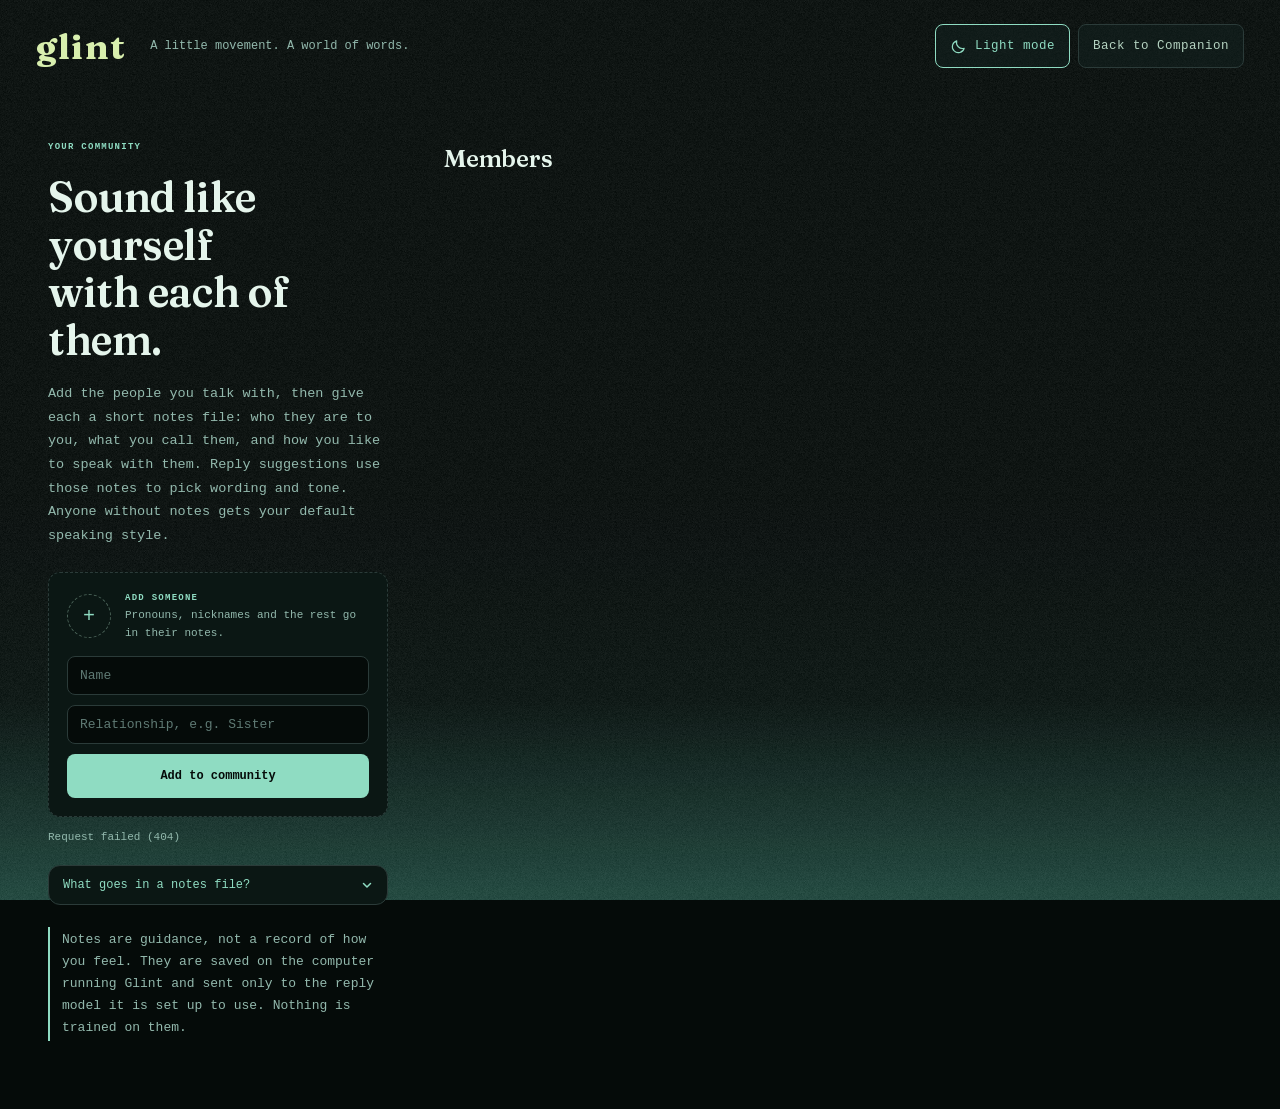
==== commit 27673935: "Restyle the companion and community pages with the Glint stage look" ====
--- a/frontend/community.html
+++ b/frontend/community.html
@@ -3,12 +3,13 @@
 <head>
   <meta charset="utf-8">
   <meta name="viewport" content="width=device-width,initial-scale=1">
-  <meta name="theme-color" content="#f9f8fc">
+  <meta name="theme-color" content="#050b09">
   <title>Glint | Community</title>
   <link rel="icon" href="favicon.svg" type="image/svg+xml">
   <link rel="stylesheet" href="styles.css">
   <link rel="stylesheet" href="community.css">
   <link rel="stylesheet" href="theme.css">
+  <link rel="stylesheet" href="glint.css">
   <script src="theme.js"></script>
 </head>
 <body>
--- a/frontend/theme.css
+++ b/frontend/theme.css
@@ -307,3 +307,34 @@
 }
 
 .eog-cue-legend [data-cue=selected]{--dot:#8175ff}
+
+/* Conversation tools replace the manual gesture bar, directly with the wheel. */
+.homepage .wheel-conversation{position:relative;max-width:900px;margin:12px auto 0;padding:16px 20px;display:grid;grid-template-columns:minmax(160px,1fr) repeat(3,minmax(100px,1fr));gap:10px 14px;text-align:left;border:1px solid var(--line);background:var(--panel);box-shadow:0 8px 30px #0002}
+.homepage .wheel-conversation>label{position:absolute;width:1px;height:1px;overflow:hidden;clip-path:inset(50%)}
+.homepage .wheel-conversation .contact-row{grid-column:1;grid-row:1;margin:0}
+.homepage .wheel-conversation .contact-row select{font-size:20px}
+.homepage .wheel-conversation .avatar{width:32px;height:32px;font-size:11px}
+.homepage .wheel-conversation .contact-dot{display:none}
+.homepage .wheel-conversation .listen-row{display:contents}
+.homepage .wheel-conversation #listen{grid-column:2;grid-row:1}
+.homepage .wheel-conversation #text-toggle{grid-column:3;grid-row:1}
+.homepage .wheel-conversation #default-choices{grid-column:4;grid-row:1;margin:0;color:var(--accent);font-weight:600}
+.homepage .wheel-conversation .context-note{grid-column:1/-1;grid-row:2;border:0;padding:0;margin:0;font-size:12px}
+.homepage .wheel-conversation #text-panel,.homepage .wheel-conversation #suggest-clear{grid-column:1/-1;margin:0}
+.homepage .context-panel{grid-template-columns:1fr}
+.homepage .wheel{--slot-radius:35%}
+.homepage .slot,.homepage .slot.utility{font-size:22px;min-width:112px;max-width:170px;padding:16px 20px}
+.homepage.communication-active .wheel{--slot-radius:30%}
+.homepage.communication-active .slot,.homepage.communication-active .slot.utility{font-size:28px;min-width:132px;max-width:190px;padding:16px 20px}
+@media(max-width:760px){
+ .homepage .wheel-conversation{grid-template-columns:repeat(3,minmax(0,1fr));gap:10px;padding:12px;bottom:8px}
+ .homepage .wheel-conversation .contact-row{grid-column:1/-1;grid-row:1}
+ .homepage .wheel-conversation #listen{grid-column:1;grid-row:2}
+ .homepage .wheel-conversation #text-toggle{grid-column:2;grid-row:2}
+ .homepage .wheel-conversation #default-choices{grid-column:3;grid-row:2;font-size:12px;padding:8px}
+ .homepage .wheel-conversation .context-note{grid-row:3}
+ .homepage .slot,.homepage .slot.utility{font-size:16px;min-width:76px;max-width:108px;padding:12px 10px}
+ .homepage.communication-active .wheel{--slot-radius:33%}
+ .homepage.communication-active .wheel-center{width:27%;height:27%}
+ .homepage.communication-active .slot,.homepage.communication-active .slot.utility{font-size:19px;min-width:82px;max-width:110px;padding:12px 8px}
+}
--- a/frontend/glint.css
+++ b/frontend/glint.css
@@ -0,0 +1,92 @@
+/* Glint stage look for the companion and community pages: ink ground, Fraunces voice, mono labels, chrome ring on a soft glow.
+   Colour, type and decoration only. Layout, wheel geometry, slot sizes and the eye-control cue colours stay as theme.css sets them. */
+@font-face{font-family:"Glint Fraunces";src:url("fraunces-600.woff2") format("woff2");font-weight:600;font-style:normal;font-display:swap}
+@font-face{font-family:"Glint Fraunces";src:url("fraunces-700.woff2") format("woff2");font-weight:700;font-style:normal;font-display:swap}
+@font-face{font-family:"Glint Fraunces";src:url("fraunces-500-italic.woff2") format("woff2");font-weight:500;font-style:italic;font-display:swap}
+
+:root,:root[data-theme=dark]{color-scheme:dark;--bg:#050b09;--panel:#0b1714;--surface:#11231f;--line:#2b3b39;--text:#e5f5ec;--muted:#93b9ad;--accent:#8fdcc2;--green:#8fdcc2;--accent-soft:#14302a;--on-accent:#050b09;--shadow:0 14px 48px #0004;
+  --spring:#d8efae;--glow:#c9efa2;--chrome:#3f9a85;--chip:#15252377;--chip-text:#b5d3c1;--chip-on:#4a6358;--slot:#08140fe0;--glow-on:.9;--haze:rgba(63,154,133,.42);--haze-mid:rgba(13,43,37,.22);--grain:.085;--tint-a:#0f2420;--tint-b:#14261c;--tint-c:#0f2228;
+  --voice:"Glint Fraunces","Iowan Old Style",Charter,Georgia,serif;--mono:ui-monospace,"SF Mono",Menlo,Consolas,monospace}
+:root[data-theme=light]{color-scheme:light;--bg:#f1f8f1;--panel:#fbfdf9;--surface:#e3f0e6;--line:#c5d9cc;--text:#082a1f;--muted:#48685d;--accent:#1c6b58;--green:#1c6b58;--accent-soft:#d8efdc;--on-accent:#fff;--shadow:0 14px 48px #0828200d;
+  --spring:#1c6b58;--chip:#ffffffb0;--chip-text:#1f4c40;--chip-on:#1c6b58;--slot:#fbfdf9f0;--glow-on:.7;--haze:rgba(143,220,194,.38);--haze-mid:rgba(201,239,162,.14);--grain:.06;--tint-a:#e6f3e4;--tint-b:#edf3d9;--tint-c:#dff0ee}
+:root .homepage,:root[data-theme=dark] .homepage{--muted:#93b9ad;--line:#2b3b39}
+:root[data-theme=light] .homepage{--muted:#48685d;--line:#c5d9cc}
+
+/* Ground: haze rising from the bottom edge and a film grain. The full-screen HUD stays plain black. */
+body,body.homepage{font-family:var(--mono)}
+body:not(.hud-body),body.homepage:not(.hud-body){background:linear-gradient(to top,var(--haze) 0%,var(--haze-mid) 22%,transparent 45%) fixed,var(--bg)}
+body:not(.hud-body)::before{content:"";position:fixed;inset:0;z-index:-1;pointer-events:none;opacity:var(--grain);background:url("grain.png") 0 0/110px 110px}
+
+/* Wordmark */
+.brand,.homepage .brand{font-family:var(--voice);font-weight:700;letter-spacing:.035em;text-transform:lowercase;color:var(--spring)}
+.brand svg,.homepage .brand svg{display:none}
+.topbar,.homepage .topbar{background:transparent}
+
+/* Voice: anything a person says or reads as a sentence. */
+.homepage :is(h1,h2,h3),.community :is(h1,h2),.homepage .welcome h1,.page-intro h1,.homepage .communication-toolbar h2,.homepage .context-panel h2,.board-column h2,.team-card h2,.project-note strong,.section-heading h2,dialog h2{font-family:var(--voice);font-weight:600;letter-spacing:-.01em}
+.homepage .welcome h1{font-weight:700;color:var(--spring);text-transform:lowercase;letter-spacing:.02em}
+.welcome em,.page-intro em{font-family:var(--voice);font-style:italic;font-weight:500;color:var(--spring)}
+.homepage .wheel-center p,.homepage .phone-content p,.homepage .contact-row select,.homepage .wheel-conversation .contact-row select,.homepage .history-details li,.homepage #guided-cue,.homepage .source-name,.team-monogram,.community :is(.member-name,.notes-text),.example-notes blockquote{font-family:var(--voice);font-weight:600;letter-spacing:0}
+.homepage .contact-row select option{font-family:var(--mono)}
+.homepage #preview-text,.homepage #heard,.community .notes-text,.example-notes blockquote{font-family:var(--voice);font-style:italic;font-weight:500}
+.homepage .phone-top{font-family:var(--voice);font-weight:700;color:var(--spring);text-transform:lowercase;letter-spacing:.035em}
+.homepage .phone-top .phone-live{font-family:var(--mono);font-weight:500;text-transform:none;letter-spacing:.04em}
+
+/* Labels and running text in mono. */
+.eyebrow,.homepage .eyebrow,.community .eyebrow,.homepage .preview-label,.choice-label{font-family:var(--mono);font-weight:600;letter-spacing:.14em;text-transform:uppercase;color:var(--accent)}
+.homepage .welcome p,.page-intro p,.build-card p,.project-note p,.team-card p,.homepage .wheel-test-controls p,.homepage .input-card p,.homepage .tools-heading p,.community .intro,dialog p{font-size:13.5px;line-height:1.75}
+.homepage .wheel-test-controls #wheel-test-status{font-size:15px}
+.homepage footer,footer{text-transform:uppercase;letter-spacing:.12em}
+
+/* Buttons take the stage's status-chip shape. */
+.quiet-button,.homepage .quiet-button,.homepage .top-actions .quiet-button,.outline-button,.homepage .outline-button,.homepage .listen-btn,.homepage .clear-suggestions,.homepage .wheel-focus,.community .member-card :is(.outline-button,.quiet-button){background:var(--chip);border:1px solid var(--line);border-radius:8px;color:var(--chip-text);font-family:var(--mono);font-size:12.5px;letter-spacing:.04em}
+.quiet-button:hover:not(:disabled),.outline-button:hover:not(:disabled),.homepage .listen-btn:hover:not(:disabled){background:var(--chip);border-color:var(--chip-on);color:var(--text)}
+.quiet-button[aria-pressed=true],.homepage .top-actions .quiet-button[aria-pressed=true],.outline-button[aria-pressed=true],.homepage .outline-button.running,.homepage .listen-btn.running{border-color:var(--accent);color:var(--accent)}
+.homepage .wheel-conversation #default-choices{color:var(--accent)}
+.homepage #eog-communication-toggle{background:var(--accent);border-color:var(--accent);color:var(--on-accent);border-radius:8px;font-family:var(--mono);font-size:13px;font-weight:600;letter-spacing:.04em}
+.homepage #eog-communication-toggle[aria-pressed=true]{background:var(--accent-soft);color:var(--accent);border-color:var(--accent)}
+.workspace-nav button{font-family:var(--mono);font-size:12px;letter-spacing:.12em;text-transform:uppercase;border-radius:8px;color:var(--muted)}
+.workspace-nav button[aria-current=page]{background:var(--chip);border-color:var(--chip-on);color:var(--text)}
+.status,.homepage .status{font-family:var(--mono);letter-spacing:.06em}
+.community :is(.add-button,.save-notes),dialog button,.text-field button{border-radius:8px;font-family:var(--mono)}
+.homepage .trial-control select,.community :is(input,textarea),.homepage .text-field,.text-field{border-radius:8px}
+
+/* Surfaces */
+.homepage .preview{border-radius:8px;background:var(--chip);border:1px solid var(--line)}
+.homepage .preview.confirmation-ready{background:var(--accent-soft);border-color:var(--accent)}
+.homepage :is(.input-card,.text-panel,.wheel-test-controls,.signal-details,.hud-card,.phone,.guided-test),.homepage .wheel-conversation,.build-card,.project-note,.community :is(.member-card,.example-notes,.notes-editor,.notes-area,.default-style-card,.try){border-radius:12px}
+:root[data-theme] .homepage :is(.context-card,.board-column:nth-child(2) .build-card,.team-card:nth-child(2)){background:var(--tint-a)}
+:root[data-theme] .homepage :is(.board-column:nth-child(3) .build-card,.team-card:nth-child(3)){background:var(--tint-b)}
+:root[data-theme] .homepage .team-card:nth-child(4){background:var(--tint-c)}
+:root[data-theme] .homepage .wheel-conversation{background:var(--panel)}
+.team-card{border-radius:12px}
+.task-tag,.board-label{font-family:var(--mono);letter-spacing:.08em;text-transform:uppercase}
+.welcome-flower{background:transparent;border:1px solid var(--line);border-radius:50%}
+.homepage.wheel-focus-open .wheel-panel{background:var(--bg)}
+
+/* The wheel: chrome ring on a glow. Geometry is unchanged, so every choice sits where eye control expects it. */
+.homepage .wheel{isolation:isolate}
+.homepage .wheel::before{content:"";position:absolute;z-index:-1;left:50%;top:50%;width:84%;aspect-ratio:1;transform:translate(-50%,-50%);border-radius:50%;pointer-events:none;
+  background:radial-gradient(circle,var(--glow,#c9efa2) 0%,rgba(143,220,194,.6) 34%,rgba(13,43,37,0) 70%);filter:blur(16px);opacity:var(--glow-on);transition:opacity .6s ease,background .2s}
+.homepage .orbit-outer{border:5px solid var(--chrome,#3f9a85);box-shadow:inset 0 2px 1px -1px #eafff3b0,inset 0 -2px 2px -1px #0b2b23,0 -1px 1px #eafff366,0 1px 2px #05130f,0 0 26px #8fdcc226}
+.homepage .orbit-inner{border-color:var(--chrome,#3f9a85);opacity:.22}
+.homepage .orbit-tick{opacity:.18}
+.homepage .wheel-center{background:radial-gradient(circle at 50% 45%,#e6f9cf,#8fdcc2);border:4px solid var(--chrome,#3f9a85);box-shadow:inset 0 2px 1px -1px #eafff3,inset 0 -2px 2px -1px #2a6f60,0 0 40px #c9efa233}
+.homepage .wheel-center p{font-weight:700;color:#082a1f}
+.homepage .wheel-center .eyebrow,.homepage .center-footer{font-family:var(--mono);font-weight:600;letter-spacing:.1em;text-transform:uppercase;color:#0f3d2e}
+.homepage .slot,.homepage .slot.utility{font-family:var(--voice);font-weight:600;background:var(--slot);border:1px solid var(--line);border-radius:14px;color:var(--text)}
+.homepage .slot.utility{color:var(--muted)}
+.homepage .slot.selected,.homepage .slot.utility.selected{background:radial-gradient(circle at 50% 40%,#e6f9cf,#8fdcc2);color:#050b09;border-color:#e6f9cf;box-shadow:0 0 0 5px #8fdcc233,0 0 30px #c9efa255}
+/* Eye control: the cue colour owns the centre and the glow, exactly as before; only the text goes back to the theme's. */
+body[data-eog-cue] .wheel::before{background:radial-gradient(circle,color-mix(in srgb,var(--cue) 70%,transparent) 0%,color-mix(in srgb,var(--cue) 32%,transparent) 34%,transparent 70%);opacity:.6}
+.homepage[data-eog-cue] .wheel-center p{color:var(--text)}
+.homepage[data-eog-cue] .wheel-center :is(.eyebrow,.center-footer){color:var(--muted)}
+@media(prefers-reduced-motion:reduce){.homepage .wheel::before{transition:none}}
+/* Fraunces and mono run wider than the system sans the wheel was sized for; give the text back that room where space is tight. */
+.homepage.communication-active .center-footer{text-transform:none;letter-spacing:0;font-weight:500}
+@media(max-width:760px){.homepage .wheel-center .eyebrow,.homepage .center-footer{letter-spacing:.02em}}
+@media(max-width:480px){
+ .homepage .wheel-center .eyebrow{font-size:8px;letter-spacing:0}.homepage .center-footer{font-size:9.5px;text-transform:none;letter-spacing:0}
+ .homepage .slot,.homepage .slot.utility{font-size:14px;letter-spacing:-.01em;padding-inline:8px}
+}
+@media(max-width:359px){.homepage .slot,.homepage .slot.utility{font-size:13px;padding-inline:6px}}
